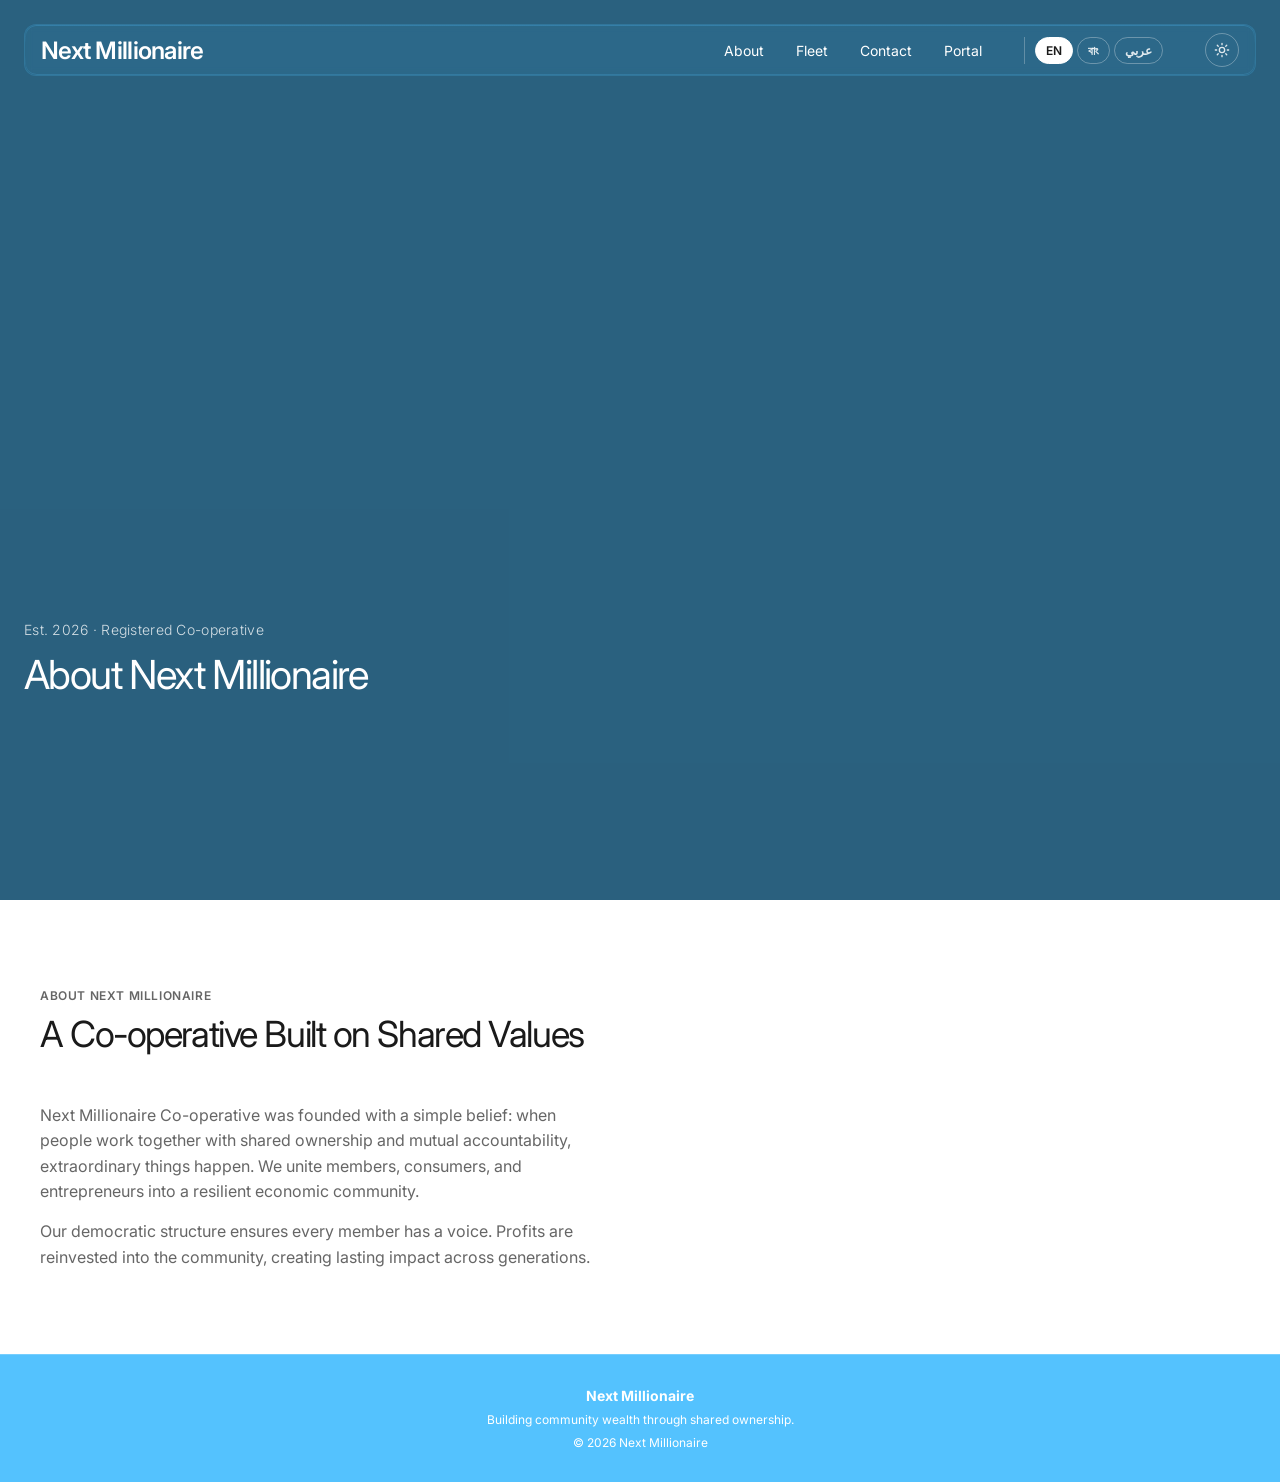
==== about.html @ b30e52dc "Remove Home nav link from all pages, keep Next Millionaire logo as home" ====
<!-- about.html -->
<!DOCTYPE html>
<html lang="en">
<head>
<script>(function(){try{var t=localStorage.getItem('nm-theme')||((window.matchMedia&&window.matchMedia('(prefers-color-scheme: dark)').matches)?'dark':'light');document.documentElement.setAttribute('data-theme',t);}catch(e){}})();</script>
  <meta charset="UTF-8" />
  <meta name="viewport" content="width=device-width, initial-scale=1.0" />
  <title>Next Millionaire | About</title>
  <meta name="description" content="Next Millionaire Co-operative was founded with a simple belief: when people work together with shared ownership and mutual accountability, extraordinary things happen.">
  <!-- Open Graph -->
  <meta property="og:title" content="Next Millionaire | About">
  <meta property="og:description" content="Next Millionaire Co-operative was founded with a simple belief: when people work together with shared ownership and mutual accountability, extraordinary things happen.">
  <meta property="og:image" content="https://mizaaaan.github.io/nextmillionaireqr2/images/og-image.jpg">
  <meta property="og:image:width" content="1200">
  <meta property="og:image:height" content="630">
  <meta property="og:url" content="https://mizaaaan.github.io/nextmillionaireqr2/about.html">
  <meta property="og:type" content="website">
  <meta property="og:site_name" content="Next Millionaire Co-operative">
  <meta property="og:locale" content="en_US">
  <!-- Twitter Card -->
  <meta name="twitter:card" content="summary_large_image">
  <meta name="twitter:title" content="Next Millionaire | About">
  <meta name="twitter:description" content="Next Millionaire Co-operative was founded with a simple belief: when people work together with shared ownership and mutual accountability, extraordinary things happen.">
  <meta name="twitter:image" content="https://mizaaaan.github.io/nextmillionaireqr2/images/og-image.jpg">

  <!-- Favicons (same as original) -->
  <link rel="icon" type="image/x-icon" href="images/favicon.ico">
  <link rel="icon" type="image/png" sizes="16x16" href="images/favicon-16x16.png">
  <link rel="icon" type="image/png" sizes="32x32" href="images/favicon-32x32.png">
  <link rel="apple-touch-icon" sizes="180x180" href="images/apple-touch-icon.png">
  <link rel="icon" type="image/png" sizes="192x192" href="images/android-chrome-192x192.png">
  <link rel="icon" type="image/png" sizes="512x512" href="images/android-chrome-512x512.png">

  <link rel="preconnect" href="https://fonts.googleapis.com">
  <link rel="preconnect" href="https://fonts.gstatic.com" crossorigin>
  <link href="https://fonts.googleapis.com/css2?family=Inter:wght@300;400;500;600&family=Hind+Siliguri:wght@400;500;600;700&family=Markazi+Text:wght@400;500;600;700&display=swap" rel="stylesheet">
  <link rel="stylesheet" href="css/styles.css">
</head>
<body>
  <!-- Hero (keeps same visual) -->
  <section class="hero">
    <video class="bg-video" autoplay muted loop playsinline>
      <source src="https://d8j0ntlcm91z4.cloudfront.net/user_38xzZboKViGWJOttwIXH07lWA1P/hf_20260403_050628_c4e32401-fab4-4a27-b7a8-6e9291cd5959.mp4" type="video/mp4">
    </video>
    <div style="position: absolute; inset: 0; background: rgba(0, 0, 0, 0.5); z-index: 1;"></div>
    <div class="hero-content">
      <div class="nav-wrap">
        <nav class="navbar liquid-glass">
          <a href="index.html" class="logo">Next Millionaire</a>
          <div class="nav-links">
            <a href="about.html" data-i18n="nav.about">About</a>
            <a href="fleet.html" data-i18n="nav.fleet">Fleet</a>
            <a href="contact.html" data-i18n="nav.contact">Contact</a>
            <a href="portal.html" data-i18n="nav.portal">Portal</a>
            <div class="lang-switch"><button data-lang-btn="en" class="active">EN</button><button data-lang-btn="bn">বাং</button><button data-lang-btn="ar">عربي</button></div><button class="theme-toggle" type="button" aria-label="Toggle dark mode" title="Toggle dark mode"><svg class="icon-sun" viewBox="0 0 24 24" fill="none" stroke="currentColor" stroke-width="2" stroke-linecap="round" stroke-linejoin="round"><circle cx="12" cy="12" r="4"></circle><path d="M12 2v2M12 20v2M4.93 4.93l1.41 1.41M17.66 17.66l1.41 1.41M2 12h2M20 12h2M4.93 19.07l1.41-1.41M17.66 6.34l1.41-1.41"/></svg><svg class="icon-moon" viewBox="0 0 24 24" fill="none" stroke="currentColor" stroke-width="2" stroke-linecap="round" stroke-linejoin="round"><path d="M21 12.79A9 9 0 1 1 11.21 3 7 7 0 0 0 21 12.79z"/></svg></button>
          </div>
          <button class="hamburger" id="hamburgerBtn">
            <span></span><span></span><span></span>
          </button>
        </nav>
        <div class="mobile-menu" id="mobileMenu">
          <a href="about.html" data-i18n="nav.about">About</a>
          <a href="fleet.html" data-i18n="nav.fleet">Fleet</a>
          <a href="contact.html" data-i18n="nav.contact">Contact</a>
          <a href="portal.html" data-i18n="nav.portal">Portal</a>
          <div class="lang-switch"><button data-lang-btn="en" class="active">EN</button><button data-lang-btn="bn">বাং</button><button data-lang-btn="ar">عربي</button></div><button class="theme-toggle" type="button" aria-label="Toggle dark mode" title="Toggle dark mode"><svg class="icon-sun" viewBox="0 0 24 24" fill="none" stroke="currentColor" stroke-width="2" stroke-linecap="round" stroke-linejoin="round"><circle cx="12" cy="12" r="4"></circle><path d="M12 2v2M12 20v2M4.93 4.93l1.41 1.41M17.66 17.66l1.41 1.41M2 12h2M20 12h2M4.93 19.07l1.41-1.41M17.66 6.34l1.41-1.41"/></svg><svg class="icon-moon" viewBox="0 0 24 24" fill="none" stroke="currentColor" stroke-width="2" stroke-linecap="round" stroke-linejoin="round"><path d="M21 12.79A9 9 0 1 1 11.21 3 7 7 0 0 0 21 12.79z"/></svg></button>
        </div>
      </div>
      <div class="hero-bottom">
        <div class="hero-grid">
          <div>
            <div class="eyebrow" data-i18n="hero.eyebrow">Est. 2026 · Registered Co-operative</div>
            <h1 data-i18n="hero.title">About Next Millionaire</h1>
            <p class="subheading" data-i18n="hero.subtitle">Next Millionaire Co-operative was founded with a simple belief: when people work together with shared ownership and mutual accountability, extraordinary things happen.</p>
            <div class="buttons" id="buttons">
              <a href="team.html" class="btn-primary" data-i18n="hero.btn1">Meet Our Team</a>
              <a href="about.html" class="btn-secondary liquid-glass" data-i18n="hero.btn2">Our Story</a>
            </div>
          </div>
        </div>
      </div>
    </div>
  </section>

  <!-- About content (complete, same design and structure) -->
  <section class="content-section" id="about">
    <div class="container about-grid">
      <div>
        <div class="section-head">
          <p class="section-label" data-i18n="about.label">About Next Millionaire</p>
          <h2 class="section-title" data-i18n="about.title">A Co-operative Built on Shared Values</h2>
        </div>
        <p class="muted" data-i18n="about.para1">Next Millionaire Co-operative was founded with a simple belief: when people work together with shared ownership and mutual accountability, extraordinary things happen. We unite members, consumers, and entrepreneurs into a resilient economic community.</p>
        <p class="muted" style="margin-top:14px;" data-i18n="about.para2">Our democratic structure ensures every member has a voice. Profits are reinvested into the community, creating lasting impact across generations.</p>
      </div>
      <div class="glass-card liquid-glass">
        <div class="stats-grid">
          <div class="stat"><div class="stat-num">50+</div><div class="stat-label" data-i18n="stat.members">Active Members</div></div>
          <div class="stat"><div class="stat-num">1</div><div class="stat-label" data-i18n="stat.years">Years of Service</div></div>
          <div class="stat"><div class="stat-num">৳10M</div><div class="stat-label" data-i18n="stat.turnover">Annual Turnover</div></div>
          <div class="stat"><div class="stat-num">32</div><div class="stat-label" data-i18n="stat.villages">Villages Served</div></div>
        </div>
        <p class="muted" style="margin-top:28px;" data-i18n="about.tagline1">🌱 Cultivating community wealth through democratic enterprise</p>
        <p class="muted" style="margin-top:10px;" data-i18n="about.tagline2">98% Member Satisfaction</p>
      </div>
    </div>
  </section>

  <!-- Footer (same) -->
  <footer>
    <div class="footer-inner">
      <strong>Next Millionaire</strong>
      <div data-i18n="footer.tagline">Building community wealth through shared ownership.</div>
      <div>© <span id="year"></span> Next Millionaire </div>
    </div>
  </footer>

  <script>
    window.translations = {
      en: {
        "nav.about": "About", "nav.fleet": "Fleet", "nav.contact": "Contact", "nav.portal": "Portal",
        "hero.eyebrow": "Est. 2026 · Registered Co-operative",
        "hero.title": "About Next Millionaire",
        "hero.subtitle": "Next Millionaire Co-operative was founded with a simple belief: when people work together with shared ownership and mutual accountability, extraordinary things happen.",
        "hero.btn1": "Meet Our Team",
        "hero.btn2": "Our Story",
        "about.label": "About Next Millionaire",
        "about.title": "A Co-operative Built on Shared Values",
        "about.para1": "Next Millionaire Co-operative was founded with a simple belief: when people work together with shared ownership and mutual accountability, extraordinary things happen. We unite members, consumers, and entrepreneurs into a resilient economic community.",
        "about.para2": "Our democratic structure ensures every member has a voice. Profits are reinvested into the community, creating lasting impact across generations.",
        "stat.members": "Active Members",
        "stat.years": "Years of Service",
        "stat.turnover": "Annual Turnover",
        "stat.villages": "Villages Served",
        "about.tagline1": "🌱 Cultivating community wealth through democratic enterprise",
        "about.tagline2": "98% Member Satisfaction",
        "footer.tagline": "Building community wealth through shared ownership."
      },
      bn: {
        "nav.about": "আমাদের সম্পর্কে", "nav.fleet": "ফ্লিট", "nav.contact": "যোগাযোগ", "nav.portal": "পোর্টাল",
        "hero.eyebrow": "প্রতিষ্ঠিত ২০২৬ · নিবন্ধিত সমবায় সমিতি",
        "hero.title": "নেক্সট মিলিয়নিয়ার সম্পর্কে",
        "hero.subtitle": "নেক্সট মিলিয়নিয়ার কো-অপারেটিভ একটি সহজ বিশ্বাস নিয়ে প্রতিষ্ঠিত হয়েছে: মানুষ যখন যৌথ মালিকানা ও পারস্পরিক জবাবদিহিতার মাধ্যমে একসাথে কাজ করে, তখন অসাধারণ কিছু ঘটে।",
        "hero.btn1": "আমাদের টিমের সাথে পরিচিত হোন",
        "hero.btn2": "আমাদের গল্প",
        "about.label": "নেক্সট মিলিয়নিয়ার সম্পর্কে",
        "about.title": "যৌথ মূল্যবোধের উপর গড়া একটি সমবায় সমিতি",
        "about.para1": "নেক্সট মিলিয়নিয়ার কো-অপারেটিভ একটি সহজ বিশ্বাস নিয়ে প্রতিষ্ঠিত হয়েছে: মানুষ যখন যৌথ মালিকানা ও পারস্পরিক জবাবদিহিতার মাধ্যমে একসাথে কাজ করে, তখন অসাধারণ কিছু ঘটে। আমরা সদস্য, ভোক্তা এবং উদ্যোক্তাদের একত্রিত করে একটি টেকসই অর্থনৈতিক সম্প্রদায় গড়ে তুলি।",
        "about.para2": "আমাদের গণতান্ত্রিক কাঠামো নিশ্চিত করে যে প্রতিটি সদস্যের মতামতের গুরুত্ব রয়েছে। মুনাফা সম্প্রদায়ে পুনর্বিনিয়োগ করা হয়, যা প্রজন্ম থেকে প্রজন্মে স্থায়ী প্রভাব তৈরি করে।",
        "stat.members": "সক্রিয় সদস্য",
        "stat.years": "সেবার বছর",
        "stat.turnover": "বার্ষিক লেনদেন",
        "stat.villages": "সেবাপ্রাপ্ত গ্রাম",
        "about.tagline1": "🌱 গণতান্ত্রিক উদ্যোগের মাধ্যমে সমষ্টিগত সম্পদ গড়ে তোলা",
        "about.tagline2": "৯৮% সদস্য সন্তুষ্টি",
        "footer.tagline": "যৌথ মালিকানার মাধ্যমে সমষ্টিগত সম্পদ গড়ে তোলা।"
      },
      ar: {
        "nav.about": "من نحن", "nav.fleet": "الأسطول", "nav.contact": "اتصل بنا", "nav.portal": "البوابة",
        "hero.eyebrow": "تأسست 2026 · جمعية تعاونية مسجلة",
        "hero.title": "عن نكست ميليونير",
        "hero.subtitle": "تأسست جمعية نكست ميليونير التعاونية على إيمان بسيط: عندما يعمل الناس معًا بملكية مشتركة ومساءلة متبادلة، تحدث أمور استثنائية.",
        "hero.btn1": "تعرف على فريقنا",
        "hero.btn2": "قصتنا",
        "about.label": "عن نكست ميليونير",
        "about.title": "جمعية تعاونية مبنية على قيم مشتركة",
        "about.para1": "تأسست جمعية نكست ميليونير التعاونية على إيمان بسيط: عندما يعمل الناس معًا بملكية مشتركة ومساءلة متبادلة، تحدث أمور استثنائية. نجمع الأعضاء والمستهلكين ورواد الأعمال في مجتمع اقتصادي قوي ومترابط.",
        "about.para2": "يضمن هيكلنا الديمقراطي أن يكون لكل عضو صوت مسموع. يُعاد استثمار الأرباح في المجتمع، مما يخلق أثرًا دائمًا عبر الأجيال.",
        "stat.members": "الأعضاء النشطون",
        "stat.years": "سنوات الخدمة",
        "stat.turnover": "الإيرادات السنوية",
        "stat.villages": "القرى التي نخدمها",
        "about.tagline1": "🌱 نزرع ثروة المجتمع من خلال المشاريع الديمقراطية",
        "about.tagline2": "98% رضا الأعضاء",
        "footer.tagline": "نبني ثروة المجتمع من خلال الملكية المشتركة."
      }
    };
  </script>
  <script src="js/theme-toggle.js"></script>
  <script src="js/i18n.js"></script>

  <script>
    // small script to set year and mobile menu toggle (copied from original behavior)
    document.getElementById('year').textContent = new Date().getFullYear();
    const hb = document.getElementById('hamburgerBtn');
    const mm = document.getElementById('mobileMenu');
    hb && hb.addEventListener('click', () => {
      hb.classList.toggle('active');
      mm.classList.toggle('active');
    });
  </script>
</body>
</html>
---- css/styles.css ----
/* ============================================================================
   Next Millionaire — Shared Stylesheet
   ============================================================================ */

/* ── Reset & Base ── */
* { margin: 0; padding: 0; box-sizing: border-box; }
html { scroll-behavior: smooth; }
body {
  font-family: 'Inter', sans-serif;
  background: #fff;
  color: #1a1a1a;
  overflow-x: hidden;
  -webkit-font-smoothing: antialiased;
  -moz-osx-font-smoothing: grayscale;
}
a { color: inherit; text-decoration: none; }

/* ── Liquid Glass Effect ── */
.liquid-glass {
  background: rgba(84, 194, 254, 0.08);
  background-blend-mode: luminosity;
  backdrop-filter: blur(4px);
  -webkit-backdrop-filter: blur(4px);
  border: 1px solid rgba(84, 194, 254, 0.15);
  box-shadow: inset 0 1px 1px rgba(84, 194, 254, 0.1);
  position: relative;
  overflow: hidden;
}
.liquid-glass::before {
  content: '';
  position: absolute;
  inset: 0;
  border-radius: inherit;
  padding: 1.4px;
  background: linear-gradient(180deg,
    rgba(84,194,254,0.2) 0%, rgba(84,194,254,0.1) 20%,
    rgba(84,194,254,0) 40%, rgba(84,194,254,0) 60%,
    rgba(84,194,254,0.1) 80%, rgba(84,194,254,0.2) 100%);
  -webkit-mask: linear-gradient(#fff 0 0) content-box, linear-gradient(#fff 0 0);
  -webkit-mask-composite: xor;
  mask-composite: exclude;
  pointer-events: none;
}
.content-section:nth-of-type(n+2):nth-of-type(even) .liquid-glass {
  background: rgba(255, 255, 255, 0.12);
  border-color: rgba(255, 255, 255, 0.2);
  box-shadow: inset 0 1px 1px rgba(255, 255, 255, 0.1);
}

/* ── Hero ── */
.hero {
  position: relative;
  min-height: 60vh;
  overflow: hidden;
  background: #54C2FE;
}
.bg-video {
  position: absolute;
  inset: 0;
  width: 100%;
  height: 100%;
  object-fit: cover;
  z-index: 0;
  display: block;
}
.hero-content {
  position: relative;
  z-index: 2;
  min-height: 100vh;
  display: flex;
  flex-direction: column;
  color: #fff;
}

/* ── Navigation ── */
.nav-wrap { padding: 24px 24px 0; }
.navbar {
  display: flex;
  align-items: center;
  justify-content: space-between;
  padding: 8px 16px;
  border-radius: 12px;
}
.logo {
  font-size: 24px;
  font-weight: 600;
  letter-spacing: -0.03em;
  white-space: nowrap;
}
.nav-links {
  display: flex;
  align-items: center;
  gap: 32px;
  font-size: 14px;
}
.nav-links a { transition: color 0.3s ease; }
.nav-links a:hover { color: rgba(255, 255, 255, 0.7); }

/* Hamburger Menu */
.hamburger {
  display: none;
  flex-direction: column;
  cursor: pointer;
  background: none;
  border: none;
  padding: 0;
  gap: 6px;
}
.hamburger span {
  width: 24px;
  height: 2px;
  background: #fff;
  border-radius: 2px;
  transition: all 0.3s ease;
}
.hamburger.active span:nth-child(1) {
  transform: translateY(8px) rotate(45deg);
}
.hamburger.active span:nth-child(2) {
  opacity: 0;
}
.hamburger.active span:nth-child(3) {
  transform: translateY(-8px) rotate(-45deg);
}

/* Mobile Menu - Liquid Glass */
.mobile-menu {
  display: none;
  position: fixed;
  top: 70px;
  right: 16px;
  background: rgba(255, 255, 255, 0.08);
  background-blend-mode: screen;
  backdrop-filter: blur(20px);
  -webkit-backdrop-filter: blur(20px);
  border: 1px solid rgba(255, 255, 255, 0.2);
  border-radius: 16px;
  padding: 16px 0;
  min-width: 200px;
  z-index: 1000;
  box-shadow:
    0 8px 32px rgba(0, 0, 0, 0.3),
    inset 0 1px 1px rgba(255, 255, 255, 0.2);
  overflow: hidden;
}
.mobile-menu::before {
  content: '';
  position: absolute;
  inset: 0;
  border-radius: 16px;
  padding: 1.4px;
  background: linear-gradient(135deg,
    rgba(255,255,255,0.4) 0%,
    rgba(255,255,255,0.1) 30%,
    rgba(255,255,255,0.05) 50%,
    rgba(255,255,255,0.1) 70%,
    rgba(255,255,255,0.3) 100%);
  -webkit-mask: linear-gradient(#fff 0 0) content-box, linear-gradient(#fff 0 0);
  -webkit-mask-composite: xor;
  mask-composite: exclude;
  pointer-events: none;
  z-index: 0;
}
.mobile-menu.active {
  display: flex;
  flex-direction: column;
}
.mobile-menu a {
  padding: 12px 24px;
  font-size: 14px;
  transition: all 0.3s ease;
  border-left: 3px solid transparent;
  position: relative;
  z-index: 1;
}
.mobile-menu a:hover {
  background: rgba(255, 255, 255, 0.12);
  border-left-color: #667eea;
  color: #fff;
  backdrop-filter: blur(5px);
}

/* ── Hero Bottom ── */
.hero-bottom {
  flex: 1;
  display: flex;
  flex-direction: column;
  justify-content: flex-end;
  padding: 0 24px 48px;
}
.hero-grid {
  display: grid;
  grid-template-columns: 1fr;
  align-items: end;
  gap: 32px;
}
.eyebrow {
  display: inline-block;
  margin-bottom: 16px;
  color: rgba(255, 255, 255, 0.8);
  font-size: 14px;
  font-weight: 300;
  letter-spacing: 0.02em;
}
h1 {
  font-size: 40px;
  line-height: 1.05;
  font-weight: 400;
  letter-spacing: -0.04em;
  margin-bottom: 16px;
}
.char {
  display: inline-block;
  opacity: 0;
  transform: translateX(-18px);
  transition: opacity 500ms ease-out, transform 500ms ease-out;
}
.subheading {
  color: rgba(255, 255, 255, 0.85);
  font-size: 16px;
  line-height: 1.6;
  margin-bottom: 20px;
  max-width: 620px;
  opacity: 0;
  transition: opacity 1000ms ease;
}
.buttons {
  display: flex;
  flex-wrap: wrap;
  gap: 16px;
  opacity: 0;
  transition: opacity 1000ms ease;
}
.buttons.show { opacity: 1; }

.btn-primary, .btn-secondary {
  padding: 12px 28px;
  border-radius: 8px;
  font-size: 14px;
  font-weight: 500;
  display: inline-block;
  transition: all 0.3s ease;
  cursor: pointer;
}
.btn-primary {
  background: #fff;
  color: #1a1a1a;
  border: 1px solid transparent;
}
.btn-primary:hover {
  background: transparent;
  color: #fff;
  border-color: #fff;
  transform: translateY(-2px);
}
.btn-secondary {
  border: 1px solid rgba(255, 255, 255, 0.2);
  color: #fff;
}
.btn-secondary:hover {
  border-color: rgba(255, 255, 255, 0.4);
  background: rgba(255, 255, 255, 0.05);
}

.tag-wrap {
  opacity: 0;
  transition: opacity 1000ms ease;
}
.tag-wrap.show { opacity: 1; }
.tag {
  display: inline-block;
  padding: 8px 16px;
  border-radius: 20px;
  font-size: 12px;
  font-weight: 500;
  letter-spacing: 0.05em;
  text-transform: uppercase;
}
.subheading.show { opacity: 1; }

/* ── Content Sections ── */
.content-section {
  padding: 80px 24px;
  background: #fff;
}
#values {
  padding-top: 40px;
}



.container {
  max-width: 1200px;
  margin: 0 auto;
}
.section-head { margin-bottom: 48px; }

/* Section head row */
.section-head-row {
  display: flex;
  justify-content: space-between;
  align-items: flex-start;
  gap: 24px;
  flex-wrap: wrap;
  margin-bottom: 48px;
}
.section-head-row .section-head { margin-bottom: 0; flex: 1 1 320px; }

.section-link {
  display: inline-flex;
  align-items: center;
  gap: 6px;
  margin-top: 8px;
  font-size: 14px;
  font-weight: 600;
  color: inherit;
  text-decoration: none;
  white-space: nowrap;
  transition: gap 0.2s ease, opacity 0.2s ease;
}
.section-link-below {
  text-align: center;
  margin-top: 40px;
}
.card-link {
  display: inline-flex;
  align-items: center;
  gap: 6px;
  margin-top: 16px;
  font-size: 14px;
  font-weight: 600;
  color: inherit;
  text-decoration: none;
  transition: gap 0.2s ease, opacity 0.2s ease;
}
.card-link:hover { gap: 10px; opacity: 0.8; }
.section-link .arrow,
.card-link .arrow { transition: transform 0.2s ease; }
.section-link:hover .arrow,
.card-link:hover .arrow { transform: translateX(3px); }

.section-label {
  display: inline-block;
  color: #666;
  font-size: 12px;
  font-weight: 600;
  letter-spacing: 0.05em;
  text-transform: uppercase;
  margin-bottom: 12px;
}
.section-title {
  font-size: 36px;
  font-weight: 400;
  letter-spacing: -0.04em;
  line-height: 1.1;
  max-width: 600px;
  color: #1a1a1a;
}
.muted {
  color: #666;
  line-height: 1.6;
}

/* ── Glass Card (about, gallery, team, etc.) ── */
.glass-card {
  padding: 32px;
  border-radius: 12px;
}

/* ── Stats Grid ── */
.stats-grid {
  display: grid;
  grid-template-columns: 1fr 1fr;
  gap: 24px;
  margin-bottom: 24px;
}
.stat {
  text-align: center;
}
.stat-num {
  font-size: 28px;
  font-weight: 600;
  display: block;
  margin-bottom: 8px;
}
.stat-label {
  font-size: 12px;
  color: #666;
  text-transform: uppercase;
  letter-spacing: 0.05em;
}

/* ── About Section ── */
.about-grid {
  display: grid;
  grid-template-columns: 1fr 1fr;
  gap: 64px;
  align-items: center;
}
.about-media {
  position: relative;
}
.about-media-decor {
  position: absolute;
  top: -24px;
  left: -24px;
  width: 100%;
  height: 100%;
  background: #eef1f6;
  border-radius: 20px;
  z-index: 0;
}
.about-photo {
  position: relative;
  z-index: 1;
  display: block;
  width: 100%;
  height: 430px;
  object-fit: cover;
  border-radius: 18px;
  box-shadow: 0 24px 48px rgba(13, 40, 67, 0.18);
}
.about-quote-card {
  position: absolute;
  z-index: 2;
  right: -28px;
  bottom: -32px;
  width: 76%;
  background: rgba(255, 255, 255, 0.92);
  border-radius: 14px;
  padding: 22px 24px;
  box-shadow: 0 18px 40px rgba(13, 40, 67, 0.2);
  border: 1px solid rgba(255, 255, 255, 0.7);
}
.quote-label {
  display: flex;
  align-items: center;
  gap: 8px;
  font-size: 11px;
  font-weight: 700;
  letter-spacing: 0.08em;
  text-transform: uppercase;
  color: #5a6472;
  margin-bottom: 10px;
}
.quote-dot {
  width: 7px;
  height: 7px;
  border-radius: 50%;
  background: #3fae6a;
  flex-shrink: 0;
}
.quote-text {
  font-style: italic;
  font-size: 16px;
  line-height: 1.55;
  color: #16233a;
  font-weight: 500;
}
.about-heading {
  font-size: 38px;
  font-weight: 700;
  letter-spacing: -0.02em;
  line-height: 1.15;
  color: #0d2843;
  max-width: 520px;
  margin-bottom: 20px;
}
.about-copy .muted { max-width: 540px; }
.about-copy .muted + .muted { margin-top: 14px; }
.about-stats {
  display: flex;
  align-items: center;
  gap: 32px;
  margin: 32px 0 28px;
}
.about-stat-num {
  font-size: 36px;
  font-weight: 700;
  color: #0d2843;
  line-height: 1;
  margin-bottom: 8px;
}
.about-stat-label {
  font-size: 12px;
  font-weight: 600;
  letter-spacing: 0.05em;
  text-transform: uppercase;
  color: #6b7280;
}
.about-stat-divider {
  width: 1px;
  height: 48px;
  background: #d8dde3;
  flex-shrink: 0;
}
.about-cta {
  display: inline-block;
  background: #54C2FE;
  color: #fff;
  padding: 12px 28px;
  border-radius: 8px;
  font-size: 14px;
  font-weight: 500;
  border: 1px solid transparent;
  transition: all 0.3s ease;
  cursor: pointer;
}
.about-cta:hover {
  background: transparent;
  color: #54C2FE;
  border-color: #54C2FE;
  transform: translateY(-2px);
}

/* ── Team ── */
.team-grid {
  display: grid;
  grid-template-columns: repeat(3, 1fr);
  gap: 32px;
}
.member-card {
  background: #f8f9fa;
  padding: 36px;
  border-radius: 16px;
  border: 1px solid #e0e0e0;
  transition: all 0.3s ease;
}
.member-card:hover {
  background: #fff;
  border-color: #54C2FE;
  transform: translateY(-4px);
  box-shadow: 0 8px 24px rgba(84, 194, 254, 0.15);
}
#management .member-card {
  background: #fff;
  border-color: #e0e0e0;
}
#management .member-card:hover {
  background: #fff;
  border-color: #54C2FE;
}
.avatar {
  width: 68px;
  height: 68px;
  border-radius: 50%;
  background: linear-gradient(135deg, #54C2FE 0%, #3DB3F5 100%);
  display: flex;
  align-items: center;
  justify-content: center;
  font-weight: 600;
  font-size: 22px;
  color: #fff;
  margin-bottom: 20px;
  overflow: hidden;
  position: relative;
}
.avatar img {
  width: 100%;
  height: 100%;
  object-fit: cover;
  position: absolute;
  top: 0;
  left: 0;
  border-radius: 50%;
}
.member-name {
  font-size: 20px;
  font-weight: 600;
  margin-bottom: 6px;
}
.member-role {
  font-size: 13px;
  color: #000;
  text-transform: uppercase;
  letter-spacing: 0.05em;
  margin-bottom: 14px;
}
#management .member-role {
  color: #000;
}
#management .member-name {
  color: #1a1a1a;
}
#management .muted {
  color: #555;
}
.member-contact {
  font-size: 12px;
  color: #54C2FE;
  margin-top: 12px;
  word-break: break-word;
}
.content-section:nth-of-type(n+2):nth-of-type(even) .member-contact {
  color: rgba(255, 255, 255, 0.9);
}
#management .member-contact {
  color: #54C2FE;
}

/* ── Gallery ── */
.gallery-grid {
  display: grid;
  grid-template-columns: repeat(auto-fit, minmax(320px, 1fr));
  gap: 24px;
}
.gallery-card, .value-card {
  background: #f8f9fa;
  padding: 32px;
  border-radius: 12px;
  border: 1px solid #e0e0e0;
  transition: all 0.3s ease;
}
.content-section:nth-of-type(3) .value-card,
.content-section:nth-of-type(3) .gallery-card,
.content-section:nth-of-type(4) .member-card {
  background: rgba(255, 255, 255, 0.12);
  border-color: rgba(255, 255, 255, 0.2);
}
.gallery-card:hover, .value-card:hover {
  background: #fff;
  border-color: #54C2FE;
  transform: translateY(-4px);
  box-shadow: 0 8px 24px rgba(84, 194, 254, 0.15);
}
.content-section:nth-of-type(3) .value-card:hover,
.content-section:nth-of-type(3) .gallery-card:hover,
.content-section:nth-of-type(4) .member-card:hover {
  background: rgba(255, 255, 255, 0.2);
  border-color: rgba(255, 255, 255, 0.4);
}
.content-section:nth-of-type(n+2):nth-of-type(even) .gallery-card,
.content-section:nth-of-type(n+2):nth-of-type(even) .value-card {
  background: rgba(255, 255, 255, 0.12);
  border-color: rgba(255, 255, 255, 0.2);
}
.content-section:nth-of-type(n+2):nth-of-type(even) .gallery-card:hover,
.content-section:nth-of-type(n+2):nth-of-type(even) .value-card:hover {
  background: rgba(255, 255, 255, 0.2);
  border-color: rgba(255, 255, 255, 0.4);
}
.icon {
  font-size: 40px;
  margin-bottom: 16px;
  display: block;
}
.value-card .icon {
  font-size: 48px;
  margin-bottom: 20px;
}
.gallery-title, .value-title {
  font-size: 16px;
  font-weight: 600;
  margin-bottom: 12px;
  color: inherit;
}
.value-title {
  font-size: 18px;
  font-weight: 700;
  margin-bottom: 12px;
  color: inherit;
}
.content-section:nth-of-type(5) .value-card {
  color: #1a1a1a;
}
.content-section:nth-of-type(5) .value-card .muted {
  color: #555;
}
.content-section:nth-of-type(5) .value-title {
  color: #1a1a1a;
}

/* #values is nth-of-type(5)=odd but has white background */
#values {
  background: #fff;
  color: #1a1a1a;
}
#values .value-card {
  background: #f5f5f5;
  border-color: #e0e0e0;
}
#values .value-card:hover {
  background: #fff;
  border-color: #54C2FE;
}
#values .section-label {
  color: rgba(0, 0, 0, 0.6);
}
#values .section-title {
  color: #1a1a1a;
}
#values .muted {
  color: rgba(0, 0, 0, 0.65);
}
#values .gallery-title,
#values .value-title {
  color: #1a1a1a;
}

/* ── Values Grid ── */
.values-grid {
  display: grid;
  grid-template-columns: repeat(auto-fit, minmax(280px, 1fr));
  gap: 20px;
  max-width: 100%;
}
.value-card {
  background: #f5f5f5;
  padding: 32px;
  border-radius: 16px;
  border: 1px solid #e0e0e0;
  transition: all 0.3s ease;
  display: flex;
  flex-direction: column;
}
.value-card:hover {
  background: #fff;
  border-color: #54C2FE;
  transform: translateY(-4px);
  box-shadow: 0 8px 24px rgba(84, 194, 254, 0.15);
}

/* ── Contact ── */
#contact .btn-primary {
  background: #54C2FE;
  color: #fff;
  border-color: transparent;
}
#contact .btn-primary:hover {
  background: transparent;
  color: #54C2FE;
  border-color: #54C2FE;
}

.contact-grid {
  display: grid;
  grid-template-columns: repeat(auto-fit, minmax(280px, 1fr));
  gap: 32px;
  margin-bottom: 40px;
}
.contact-item {
  background: #f8f9fa;
  padding: 24px;
  border-radius: 12px;
  border: 1px solid #e0e0e0;
}
.contact-label {
  font-size: 12px;
  color: #666;
  text-transform: uppercase;
  letter-spacing: 0.05em;
  margin-bottom: 8px;
  display: block;
}
.contact-value {
  font-size: 14px;
  line-height: 1.6;
}

/* ── Footer ── */
footer {
  background: #54C2FE;
  border-top: 1px solid rgba(255, 255, 255, 0.2);
  padding: 32px 24px;
  color: #fff;
  text-align: center;
}
html[data-theme="dark"] footer {
  background: #1a4f6e;
  border-top-color: rgba(255, 255, 255, 0.15);
}
.footer-inner {
  max-width: 1200px;
  margin: 0 auto;
  display: flex;
  flex-direction: column;
  gap: 8px;
  font-size: 12px;
}
.footer-inner strong { font-size: 14px; }

/* ── Driver Car Rental ── */
#driver-rental,
#fleet {
  background: #54C2FE;
  color: #fff;
}
#driver-rental .section-label,
#fleet .section-label { color: rgba(255, 255, 255, 0.8); }
#driver-rental .section-title,
#fleet .section-title { color: #fff; }
#driver-rental .muted,
#fleet .muted { color: rgba(255, 255, 255, 0.85); }

.driver-steps {
  display: grid;
  grid-template-columns: repeat(auto-fit, minmax(220px, 1fr));
  gap: 24px;
  margin-bottom: 40px;
}
.driver-step {
  background: rgba(255, 255, 255, 0.12);
  border: 1px solid rgba(255, 255, 255, 0.2);
  border-radius: 16px;
  padding: 28px;
  transition: all 0.3s ease;
}
.driver-step:hover {
  background: rgba(255, 255, 255, 0.2);
  border-color: rgba(255, 255, 255, 0.4);
  transform: translateY(-4px);
}
.driver-step-num {
  width: 34px;
  height: 34px;
  border-radius: 50%;
  background: rgba(255, 255, 255, 0.2);
  display: flex;
  align-items: center;
  justify-content: center;
  font-weight: 600;
  font-size: 14px;
  margin-bottom: 16px;
}
.driver-step-title { font-size: 16px; font-weight: 600; margin-bottom: 8px; color: #fff; }
.driver-step p { color: rgba(255, 255, 255, 0.85); font-size: 14px; line-height: 1.6; }

/* ── Fleet ── */
.fleet-head {
  margin-top: 56px;
  margin-bottom: 24px;
}
.fleet-head-row {
  margin-top: 56px;
  display: flex;
  align-items: baseline;
  justify-content: space-between;
  gap: 24px;
  flex-wrap: wrap;
}
.fleet-subtitle {
  margin-top: 10px;
  margin-bottom: 28px;
  max-width: 640px;
}
.fleet-title {
  font-size: 22px;
  font-weight: 600;
  color: #fff;
  margin-bottom: 8px;
}
.fleet-grid {
  display: grid;
  grid-template-columns: repeat(auto-fill, minmax(220px, 1fr));
  gap: 20px;
}
.fleet-card {
  background: rgba(255, 255, 255, 0.12);
  border: 1px solid rgba(255, 255, 255, 0.2);
  border-radius: 16px;
  overflow: hidden;
  transition: all 0.3s ease;
}
.fleet-card:hover {
  background: rgba(255, 255, 255, 0.2);
  border-color: rgba(255, 255, 255, 0.4);
  transform: translateY(-4px);
}
.fleet-photo {
  width: 100%;
  aspect-ratio: 4 / 3;
  overflow: hidden;
  background: rgba(255, 255, 255, 0.08);
}
.fleet-photo img {
  width: 100%;
  height: 100%;
  object-fit: cover;
  display: block;
}
.fleet-info {
  padding: 14px 16px 18px;
  display: flex;
  align-items: center;
  justify-content: space-between;
  gap: 10px;
}
.fleet-label {
  font-size: 14px;
  font-weight: 600;
  color: #fff;
}
.fleet-status {
  font-size: 12px;
  font-weight: 600;
  padding: 7px 14px;
  border-radius: 999px;
  text-decoration: none;
  white-space: nowrap;
  border: 1px solid transparent;
  transition: all 0.3s ease;
}
.fleet-status.booked {
  background: rgba(255, 255, 255, 0.15);
  color: rgba(255, 255, 255, 0.65);
  cursor: not-allowed;
}
.fleet-status.available {
  background: #fff;
  color: #1a1a1a;
}
.fleet-status.available:hover {
  background: transparent;
  color: #fff;
  border-color: #fff;
}

/* ── Homepage Fleet Preview (v2 cards) ── */
.fleet-cards-grid {
  display: grid;
  grid-template-columns: repeat(3, 1fr);
  gap: 24px;
}
.fleet-card-v2 {
  background: #fff;
  border-radius: 16px;
  overflow: hidden;
  box-shadow: 0 8px 24px rgba(0, 0, 0, 0.14);
  display: flex;
  flex-direction: column;
  transition: transform 0.3s ease, box-shadow 0.3s ease;
}
.fleet-card-v2:hover {
  transform: translateY(-4px);
  box-shadow: 0 14px 32px rgba(0, 0, 0, 0.2);
}
.fleet-card-v2-photo {
  position: relative;
  aspect-ratio: 16 / 11;
  overflow: hidden;
  background: #eef1f3;
}
.fleet-card-v2-photo img {
  width: 100%;
  height: 100%;
  object-fit: cover;
  display: block;
}
.fleet-pill {
  position: absolute;
  right: 12px;
  bottom: 12px;
  display: inline-flex;
  align-items: center;
  gap: 6px;
  padding: 6px 12px;
  border-radius: 999px;
  font-size: 12px;
  font-weight: 600;
}
.fleet-pill.available { background: rgba(255, 255, 255, 0.95); color: #1a8449; }
.fleet-pill.available .dot { width: 6px; height: 6px; border-radius: 50%; background: #21b25e; display: inline-block; }
.fleet-pill.booked { background: rgba(20, 24, 28, 0.7); color: #fff; }
.fleet-card-v2-body {
  padding: 22px 22px 20px;
  display: flex;
  flex-direction: column;
  flex: 1;
}
.fleet-card-v2-title {
  font-size: 19px;
  font-weight: 700;
  color: #1a1a1a;
  margin-bottom: 8px;
}
.fleet-card-v2-desc {
  font-size: 14px;
  line-height: 1.6;
  color: #666;
  flex: 1;
}
.fleet-card-v2-divider {
  height: 1px;
  background: #ececec;
  margin: 18px 0 16px;
}
.fleet-card-v2-foot {
  display: flex;
  align-items: center;
  justify-content: space-between;
  gap: 10px;
}
.fleet-card-v2-label {
  font-size: 11px;
  font-weight: 600;
  letter-spacing: 0.06em;
  text-transform: uppercase;
  color: #999;
}
.fleet-card-v2-btn {
  font-size: 13px;
  font-weight: 600;
  padding: 10px 18px;
  border-radius: 999px;
  text-decoration: none;
  white-space: nowrap;
  background: #1a4f6e;
  color: #fff;
  border: 1px solid transparent;
  transition: all 0.3s ease;
}
.fleet-card-v2-btn:hover { background: #123a52; }
.fleet-card-v2-btn.booked {
  background: #eee;
  color: #999;
  cursor: not-allowed;
}

/* ========================================================================
   Language switcher & i18n
   ======================================================================== */
.lang-switch {
  display: flex;
  align-items: center;
  gap: 4px;
  margin-left: 10px;
  padding-left: 10px;
  border-left: 1px solid rgba(255, 255, 255, 0.25);
}
.lang-switch button {
  background: transparent;
  border: 1px solid rgba(255, 255, 255, 0.3);
  color: rgba(255, 255, 255, 0.85);
  font-size: 12px;
  font-weight: 600;
  padding: 5px 10px;
  border-radius: 999px;
  cursor: pointer;
  transition: all 0.25s ease;
  font-family: 'Inter', sans-serif;
}
.lang-switch button:hover {
  border-color: #fff;
  color: #fff;
}
.lang-switch button.active {
  background: #fff;
  color: #1a1a1a;
  border-color: #fff;
}
.mobile-menu .lang-switch {
  margin: 12px 24px 4px;
  padding-left: 0;
  padding-top: 16px;
  border-left: none;
  border-top: 1px solid rgba(255, 255, 255, 0.15);
}

/* Bangla / Arabic type */
body.lang-bn { font-family: 'Hind Siliguri', 'Inter', sans-serif; }
body.lang-ar { font-family: 'Markazi Text', 'Inter', sans-serif; }

/* RTL adjustments (Arabic) */
html[dir="rtl"] .lang-switch {
  margin-left: 0;
  margin-right: 10px;
  padding-left: 0;
  padding-right: 10px;
  border-left: none;
  border-right: 1px solid rgba(255, 255, 255, 0.25);
}
html[dir="rtl"] .mobile-menu a { border-left: none; border-right: 3px solid transparent; }
html[dir="rtl"] .mobile-menu a:hover { border-left-color: transparent; border-right-color: #667eea; }
html[dir="rtl"] .eyebrow,
html[dir="rtl"] .section-head,
html[dir="rtl"] .fleet-head { text-align: right; }
html[dir="rtl"] .fleet-head-row { flex-direction: row-reverse; text-align: right; }
html[dir="rtl"] .fleet-subtitle { text-align: right; }
html[dir="rtl"] .driver-step,
html[dir="rtl"] .value-card,
html[dir="rtl"] .gallery-card,
html[dir="rtl"] .member-card,
html[dir="rtl"] .contact-item,
html[dir="rtl"] .glass-card { text-align: right; }
html[dir="rtl"] .section-link .arrow,
html[dir="rtl"] .card-link .arrow { display: inline-block; transform: scaleX(-1); }
html[dir="rtl"] .section-link:hover .arrow,
html[dir="rtl"] .card-link:hover .arrow { transform: scaleX(-1) translateX(3px); }
html[dir="rtl"] .fleet-info { flex-direction: row-reverse; }
html[dir="rtl"] .fleet-card-v2-foot { flex-direction: row-reverse; }
html[dir="rtl"] .about-heading,
html[dir="rtl"] .about-copy .muted,
html[dir="rtl"] .quote-text { text-align: right; }
html[dir="rtl"] .about-quote-card { right: auto; left: -28px; }
html[dir="rtl"] .about-media-decor { left: auto; right: -24px; }

/* ========================================================================
   Theme Toggle Button
   ======================================================================== */
.theme-toggle {
  display: flex;
  align-items: center;
  justify-content: center;
  width: 34px;
  height: 34px;
  margin-left: 10px;
  border: 1px solid rgba(255, 255, 255, 0.3);
  border-radius: 999px;
  background: transparent;
  color: rgba(255, 255, 255, 0.85);
  cursor: pointer;
  transition: all 0.25s ease;
  flex-shrink: 0;
}
.theme-toggle:hover { border-color: #fff; color: #fff; }
.theme-toggle svg { width: 16px; height: 16px; display: block; pointer-events: none; }
.theme-toggle .icon-moon { display: none; }
html[data-theme="dark"] .theme-toggle .icon-sun { display: none; }
html[data-theme="dark"] .theme-toggle .icon-moon { display: block; }
.mobile-menu .theme-toggle { margin: 12px 24px 0; }
html[dir="rtl"] .theme-toggle { margin-left: 0; margin-right: 10px; }
html[dir="rtl"] .mobile-menu .theme-toggle { margin: 12px 24px 0; }

/* ========================================================================
   Dark Theme Palette
   ======================================================================== */
html[data-theme="dark"] body { background: #0d0f13; color: #e7e7e7; }
html[data-theme="dark"] .mobile-menu { background: rgba(20, 22, 28, 0.55); }
html[data-theme="dark"] .content-section { background: #0d0f13; color: #e7e7e7; }

html[data-theme="dark"] .content-section:nth-of-type(1),
html[data-theme="dark"] .content-section:nth-of-type(3) { background: #1a4f6e; color: #fff; }

html[data-theme="dark"] .content-section:nth-of-type(2),
html[data-theme="dark"] .content-section:nth-of-type(4),
html[data-theme="dark"] .content-section:nth-of-type(5),
html[data-theme="dark"] .content-section:nth-of-type(6) { background: #0d0f13; color: #e7e7e7; }

html[data-theme="dark"] .section-label { color: rgba(255, 255, 255, 0.55); }
html[data-theme="dark"] .section-title { color: #f5f5f5; }
html[data-theme="dark"] .muted { color: rgba(255, 255, 255, 0.62); }

html[data-theme="dark"] .content-section:nth-of-type(n+2):nth-of-type(even) .section-label,
html[data-theme="dark"] .content-section:nth-of-type(5) .section-label { color: rgba(255, 255, 255, 0.55); }
html[data-theme="dark"] .content-section:nth-of-type(n+2):nth-of-type(even) .section-title,
html[data-theme="dark"] .content-section:nth-of-type(5) .section-title { color: #f5f5f5; }
html[data-theme="dark"] .content-section:nth-of-type(n+2):nth-of-type(even) .muted,
html[data-theme="dark"] .content-section:nth-of-type(5) .muted { color: rgba(255, 255, 255, 0.62); }
html[data-theme="dark"] .content-section:nth-of-type(5) .value-card { color: #f5f5f5; }
html[data-theme="dark"] .content-section:nth-of-type(5) .value-card .muted { color: rgba(255, 255, 255, 0.62); }
html[data-theme="dark"] .content-section:nth-of-type(5) .value-title { color: #f5f5f5; }
html[data-theme="dark"] .content-section:nth-of-type(n+2):nth-of-type(even) .member-contact { color: #7fd3ff; }

/* About section (dark) */
html[data-theme="dark"] .about-media-decor { background: rgba(255, 255, 255, 0.06); }
html[data-theme="dark"] .about-photo { box-shadow: 0 24px 48px rgba(0, 0, 0, 0.45); }
html[data-theme="dark"] .about-quote-card { background: rgba(20, 22, 28, 0.85); border-color: rgba(255, 255, 255, 0.12); }
html[data-theme="dark"] .quote-text { color: #e7e7e7; }
html[data-theme="dark"] .quote-label { color: rgba(255, 255, 255, 0.55); }
html[data-theme="dark"] .about-heading { color: #f5f5f5; }
html[data-theme="dark"] .about-stat-num { color: #f5f5f5; }
html[data-theme="dark"] .about-stat-label { color: rgba(255, 255, 255, 0.55); }
html[data-theme="dark"] .about-stat-divider { background: rgba(255, 255, 255, 0.15); }
html[data-theme="dark"] .about-cta { background: #fff; color: #1a1a1a; border-color: transparent; }
html[data-theme="dark"] .about-cta:hover { background: transparent; color: #fff; border-color: #fff; }

/* Glass card (dark) */
html[data-theme="dark"] .glass-card { background: rgba(255, 255, 255, 0.04); border-color: rgba(255, 255, 255, 0.1); }
html[data-theme="dark"] .glass-card::before { display: none; }
html[data-theme="dark"] .stat-label { color: rgba(255, 255, 255, 0.55); }
html[data-theme="dark"] .stat-num { color: #f5f5f5; }

/* Cards (dark) */
html[data-theme="dark"] .member-card,
html[data-theme="dark"] .gallery-card,
html[data-theme="dark"] .value-card,
html[data-theme="dark"] .contact-item {
  background: rgba(255, 255, 255, 0.035);
  border-color: rgba(255, 255, 255, 0.1);
}
html[data-theme="dark"] .member-card:hover,
html[data-theme="dark"] .gallery-card:hover,
html[data-theme="dark"] .value-card:hover {
  background: rgba(255, 255, 255, 0.06);
  border-color: #54C2FE;
}
html[data-theme="dark"] #management .member-card,
html[data-theme="dark"] #management .member-card:hover { background: rgba(255, 255, 255, 0.035); border-color: rgba(255, 255, 255, 0.1); }
html[data-theme="dark"] #management .member-card:hover { border-color: #54C2FE; }
html[data-theme="dark"] .member-name,
html[data-theme="dark"] #management .member-name,
html[data-theme="dark"] .gallery-title,
html[data-theme="dark"] .value-title { color: #f5f5f5; }
html[data-theme="dark"] .member-role,
html[data-theme="dark"] #management .member-role { color: rgba(255, 255, 255, 0.55); }
html[data-theme="dark"] #management .muted { color: rgba(255, 255, 255, 0.62); }

html[data-theme="dark"] .fleet-card,
html[data-theme="dark"] .driver-step { background: rgba(255, 255, 255, 0.04); border-color: rgba(255, 255, 255, 0.1); }
html[data-theme="dark"] .fleet-status { color: rgba(255, 255, 255, 0.7); }

/* Fleet v2 cards (dark) */
html[data-theme="dark"] .fleet-card-v2 { background: rgba(255, 255, 255, 0.05); box-shadow: none; border: 1px solid rgba(255, 255, 255, 0.1); }
html[data-theme="dark"] .fleet-card-v2-title { color: #f5f5f5; }
html[data-theme="dark"] .fleet-card-v2-desc { color: rgba(255, 255, 255, 0.6); }
html[data-theme="dark"] .fleet-card-v2-divider { background: rgba(255, 255, 255, 0.12); }
html[data-theme="dark"] .fleet-card-v2-label { color: rgba(255, 255, 255, 0.45); }
html[data-theme="dark"] .fleet-card-v2-btn.booked { background: rgba(255, 255, 255, 0.1); color: rgba(255, 255, 255, 0.5); }

/* index.html only sections (dark) */
html[data-theme="dark"] #values { background: #0d0f13; color: #e7e7e7; }
html[data-theme="dark"] #driver-rental,
html[data-theme="dark"] #fleet { background: #1a4f6e; color: #fff; }

html[data-theme="dark"] #values .value-card { background: rgba(255, 255, 255, 0.035); border-color: rgba(255, 255, 255, 0.1); }
html[data-theme="dark"] #values .value-card:hover { background: rgba(255, 255, 255, 0.06); border-color: #54C2FE; }
html[data-theme="dark"] #values .section-label { color: rgba(255, 255, 255, 0.55); }
html[data-theme="dark"] #values .section-title { color: #f5f5f5; }
html[data-theme="dark"] #values .muted { color: rgba(255, 255, 255, 0.62); }
html[data-theme="dark"] #values .gallery-title,
html[data-theme="dark"] #values .value-title { color: #f5f5f5; }

/* Contact dark */
html[data-theme="dark"] #contact .contact-label { color: rgba(255, 255, 255, 0.55); }
html[data-theme="dark"] #contact .contact-value { color: #e7e7e7; }
html[data-theme="dark"] #contact .btn-primary { background: #fff; color: #1a1a1a; border-color: transparent; }
html[data-theme="dark"] #contact .btn-primary:hover { background: transparent; color: #fff; border-color: #fff; }

/* ========================================================================
   Media Queries
   ======================================================================== */

/* ── Tablet (≤1024px) ── */
@media (max-width: 1024px) {
  .team-grid {
    grid-template-columns: repeat(2, 1fr);
    gap: 24px;
  }
  .gallery-grid {
    grid-template-columns: repeat(2, 1fr);
  }
  .values-grid {
    grid-template-columns: repeat(2, 1fr);
  }
  .fleet-cards-grid { grid-template-columns: repeat(2, 1fr); }
}

/* ── Mobile (≤768px) ── */
@media (max-width: 768px) {
  h1 { font-size: 32px; }
  .section-title { font-size: 26px; }
  .logo { font-size: 18px; }

  .nav-links { display: none; }
  .hamburger { display: flex; }

  .content-section { padding: 60px 16px; }
  .section-head { margin-bottom: 32px; }
  .section-head-row { flex-direction: column; align-items: flex-start; gap: 12px; margin-bottom: 32px; }
  .fleet-head-row { flex-direction: column; align-items: flex-start; gap: 10px; }
  .section-head-row .section-head { flex: none; width: 100%; }

  .about-grid { grid-template-columns: 1fr; gap: 56px; }
  .about-media-decor { display: none; }
  .about-photo { height: 300px; }
  .about-quote-card { position: static; width: 100%; margin-top: 16px; right: auto; bottom: auto; }
  .about-heading { font-size: 28px; max-width: 100%; }
  .about-stats { gap: 20px; }
  .about-stat-num { font-size: 28px; }

  .team-grid {
    grid-template-columns: 1fr;
    gap: 20px;
  }
  .member-card {
    padding: 24px;
    border-radius: 12px;
  }
  .avatar {
    width: 52px;
    height: 52px;
    font-size: 17px;
    margin-bottom: 14px;
  }
  .member-name { font-size: 17px; }
  .member-role { font-size: 12px; }

  .gallery-grid { grid-template-columns: 1fr; gap: 16px; }
  .gallery-card { padding: 24px; }

  .values-grid { grid-template-columns: 1fr; gap: 16px; }
  .value-card { padding: 24px; }
  .value-title { font-size: 16px; }
  .value-card .icon { font-size: 36px; margin-bottom: 14px; }

  .contact-grid { grid-template-columns: 1fr; gap: 16px; }
  .contact-item { padding: 20px; }

  .driver-steps { grid-template-columns: 1fr; gap: 16px; }
  .driver-step { padding: 22px; }

  .fleet-grid { grid-template-columns: repeat(auto-fill, minmax(140px, 1fr)); gap: 12px; }
  .fleet-info { padding: 10px 12px 14px; flex-direction: column; align-items: flex-start; gap: 8px; }
  .fleet-status { width: 100%; text-align: center; }

  .fleet-cards-grid { grid-template-columns: 1fr; gap: 18px; }

  .buttons { flex-direction: column; gap: 12px; }
  .btn-primary, .btn-secondary { text-align: center; }

  .footer-inner { font-size: 11px; text-align: center; }
}

/* ── Small mobile (≤480px) ── */
@media (max-width: 480px) {
  h1 { font-size: 28px; }
  .section-title { font-size: 22px; }
  .content-section { padding: 48px 14px; }
  .stats-grid { grid-template-columns: 1fr 1fr; }
  .stat-num { font-size: 22px; }
  .about-stat-num { font-size: 24px; }
  .about-photo { height: 240px; }
  .member-card { padding: 20px; }
  .member-name { font-size: 16px; }
}
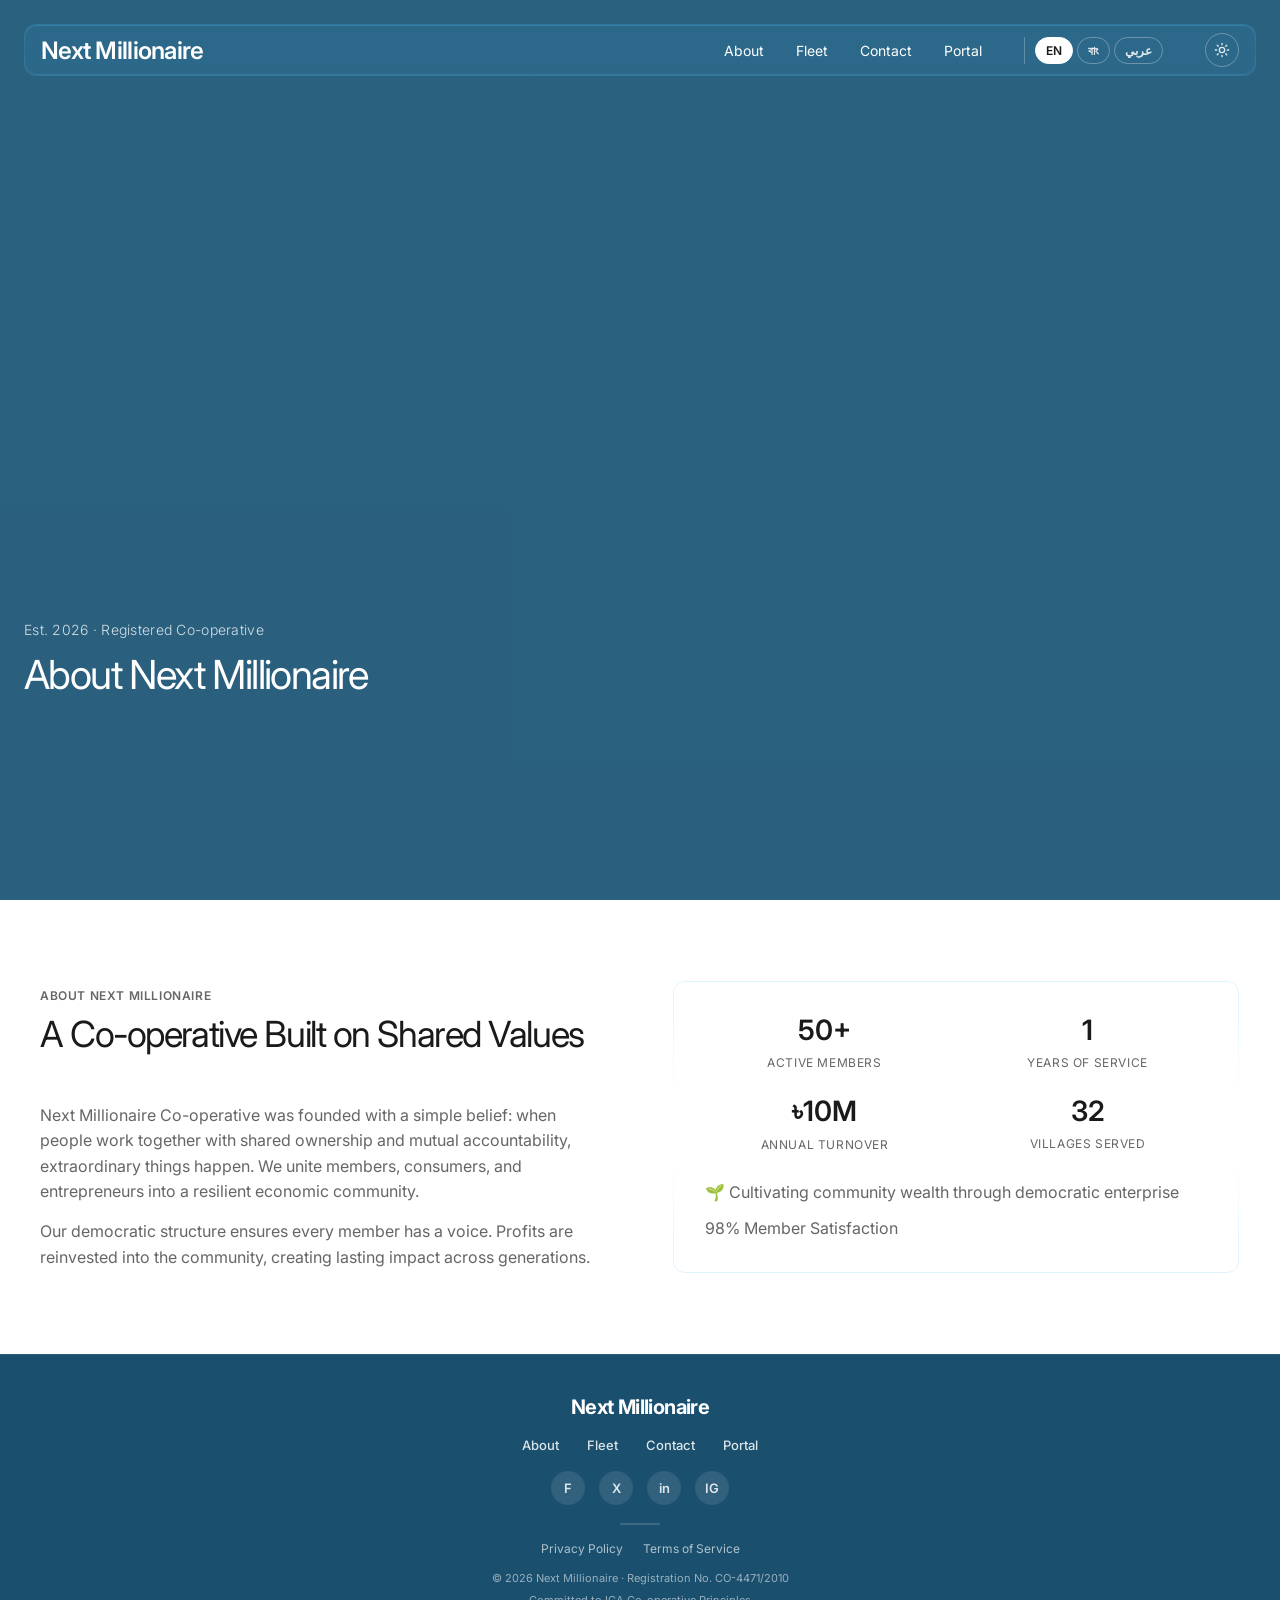
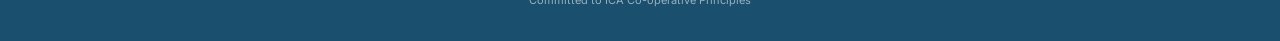
==== commit 06c43b6e: "Add enhanced footer with nav links, social icons, and legal links across all pages" ====
--- a/about.html
+++ b/about.html
@@ -1,193 +1,214 @@
-<!-- about.html -->
-<!DOCTYPE html>
-<html lang="en">
-<head>
-<script>(function(){try{var t=localStorage.getItem('nm-theme')||((window.matchMedia&&window.matchMedia('(prefers-color-scheme: dark)').matches)?'dark':'light');document.documentElement.setAttribute('data-theme',t);}catch(e){}})();</script>
-  <meta charset="UTF-8" />
-  <meta name="viewport" content="width=device-width, initial-scale=1.0" />
-  <title>Next Millionaire | About</title>
-  <meta name="description" content="Next Millionaire Co-operative was founded with a simple belief: when people work together with shared ownership and mutual accountability, extraordinary things happen.">
-  <!-- Open Graph -->
-  <meta property="og:title" content="Next Millionaire | About">
-  <meta property="og:description" content="Next Millionaire Co-operative was founded with a simple belief: when people work together with shared ownership and mutual accountability, extraordinary things happen.">
-  <meta property="og:image" content="https://mizaaaan.github.io/nextmillionaireqr2/images/og-image.jpg">
-  <meta property="og:image:width" content="1200">
-  <meta property="og:image:height" content="630">
-  <meta property="og:url" content="https://mizaaaan.github.io/nextmillionaireqr2/about.html">
-  <meta property="og:type" content="website">
-  <meta property="og:site_name" content="Next Millionaire Co-operative">
-  <meta property="og:locale" content="en_US">
-  <!-- Twitter Card -->
-  <meta name="twitter:card" content="summary_large_image">
-  <meta name="twitter:title" content="Next Millionaire | About">
-  <meta name="twitter:description" content="Next Millionaire Co-operative was founded with a simple belief: when people work together with shared ownership and mutual accountability, extraordinary things happen.">
-  <meta name="twitter:image" content="https://mizaaaan.github.io/nextmillionaireqr2/images/og-image.jpg">
-
-  <!-- Favicons (same as original) -->
-  <link rel="icon" type="image/x-icon" href="images/favicon.ico">
-  <link rel="icon" type="image/png" sizes="16x16" href="images/favicon-16x16.png">
-  <link rel="icon" type="image/png" sizes="32x32" href="images/favicon-32x32.png">
-  <link rel="apple-touch-icon" sizes="180x180" href="images/apple-touch-icon.png">
-  <link rel="icon" type="image/png" sizes="192x192" href="images/android-chrome-192x192.png">
-  <link rel="icon" type="image/png" sizes="512x512" href="images/android-chrome-512x512.png">
-
-  <link rel="preconnect" href="https://fonts.googleapis.com">
-  <link rel="preconnect" href="https://fonts.gstatic.com" crossorigin>
-  <link href="https://fonts.googleapis.com/css2?family=Inter:wght@300;400;500;600&family=Hind+Siliguri:wght@400;500;600;700&family=Markazi+Text:wght@400;500;600;700&display=swap" rel="stylesheet">
-  <link rel="stylesheet" href="css/styles.css">
-</head>
-<body>
-  <!-- Hero (keeps same visual) -->
-  <section class="hero">
-    <video class="bg-video" autoplay muted loop playsinline>
-      <source src="https://d8j0ntlcm91z4.cloudfront.net/user_38xzZboKViGWJOttwIXH07lWA1P/hf_20260403_050628_c4e32401-fab4-4a27-b7a8-6e9291cd5959.mp4" type="video/mp4">
-    </video>
-    <div style="position: absolute; inset: 0; background: rgba(0, 0, 0, 0.5); z-index: 1;"></div>
-    <div class="hero-content">
-      <div class="nav-wrap">
-        <nav class="navbar liquid-glass">
-          <a href="index.html" class="logo">Next Millionaire</a>
-          <div class="nav-links">
-            <a href="about.html" data-i18n="nav.about">About</a>
-            <a href="fleet.html" data-i18n="nav.fleet">Fleet</a>
-            <a href="contact.html" data-i18n="nav.contact">Contact</a>
-            <a href="portal.html" data-i18n="nav.portal">Portal</a>
-            <div class="lang-switch"><button data-lang-btn="en" class="active">EN</button><button data-lang-btn="bn">বাং</button><button data-lang-btn="ar">عربي</button></div><button class="theme-toggle" type="button" aria-label="Toggle dark mode" title="Toggle dark mode"><svg class="icon-sun" viewBox="0 0 24 24" fill="none" stroke="currentColor" stroke-width="2" stroke-linecap="round" stroke-linejoin="round"><circle cx="12" cy="12" r="4"></circle><path d="M12 2v2M12 20v2M4.93 4.93l1.41 1.41M17.66 17.66l1.41 1.41M2 12h2M20 12h2M4.93 19.07l1.41-1.41M17.66 6.34l1.41-1.41"/></svg><svg class="icon-moon" viewBox="0 0 24 24" fill="none" stroke="currentColor" stroke-width="2" stroke-linecap="round" stroke-linejoin="round"><path d="M21 12.79A9 9 0 1 1 11.21 3 7 7 0 0 0 21 12.79z"/></svg></button>
-          </div>
-          <button class="hamburger" id="hamburgerBtn">
-            <span></span><span></span><span></span>
-          </button>
-        </nav>
-        <div class="mobile-menu" id="mobileMenu">
-          <a href="about.html" data-i18n="nav.about">About</a>
-          <a href="fleet.html" data-i18n="nav.fleet">Fleet</a>
-          <a href="contact.html" data-i18n="nav.contact">Contact</a>
-          <a href="portal.html" data-i18n="nav.portal">Portal</a>
-          <div class="lang-switch"><button data-lang-btn="en" class="active">EN</button><button data-lang-btn="bn">বাং</button><button data-lang-btn="ar">عربي</button></div><button class="theme-toggle" type="button" aria-label="Toggle dark mode" title="Toggle dark mode"><svg class="icon-sun" viewBox="0 0 24 24" fill="none" stroke="currentColor" stroke-width="2" stroke-linecap="round" stroke-linejoin="round"><circle cx="12" cy="12" r="4"></circle><path d="M12 2v2M12 20v2M4.93 4.93l1.41 1.41M17.66 17.66l1.41 1.41M2 12h2M20 12h2M4.93 19.07l1.41-1.41M17.66 6.34l1.41-1.41"/></svg><svg class="icon-moon" viewBox="0 0 24 24" fill="none" stroke="currentColor" stroke-width="2" stroke-linecap="round" stroke-linejoin="round"><path d="M21 12.79A9 9 0 1 1 11.21 3 7 7 0 0 0 21 12.79z"/></svg></button>
-        </div>
-      </div>
-      <div class="hero-bottom">
-        <div class="hero-grid">
-          <div>
-            <div class="eyebrow" data-i18n="hero.eyebrow">Est. 2026 · Registered Co-operative</div>
-            <h1 data-i18n="hero.title">About Next Millionaire</h1>
-            <p class="subheading" data-i18n="hero.subtitle">Next Millionaire Co-operative was founded with a simple belief: when people work together with shared ownership and mutual accountability, extraordinary things happen.</p>
-            <div class="buttons" id="buttons">
-              <a href="team.html" class="btn-primary" data-i18n="hero.btn1">Meet Our Team</a>
-              <a href="about.html" class="btn-secondary liquid-glass" data-i18n="hero.btn2">Our Story</a>
-            </div>
-          </div>
-        </div>
-      </div>
-    </div>
-  </section>
-
-  <!-- About content (complete, same design and structure) -->
-  <section class="content-section" id="about">
-    <div class="container about-grid">
-      <div>
-        <div class="section-head">
-          <p class="section-label" data-i18n="about.label">About Next Millionaire</p>
-          <h2 class="section-title" data-i18n="about.title">A Co-operative Built on Shared Values</h2>
-        </div>
-        <p class="muted" data-i18n="about.para1">Next Millionaire Co-operative was founded with a simple belief: when people work together with shared ownership and mutual accountability, extraordinary things happen. We unite members, consumers, and entrepreneurs into a resilient economic community.</p>
-        <p class="muted" style="margin-top:14px;" data-i18n="about.para2">Our democratic structure ensures every member has a voice. Profits are reinvested into the community, creating lasting impact across generations.</p>
-      </div>
-      <div class="glass-card liquid-glass">
-        <div class="stats-grid">
-          <div class="stat"><div class="stat-num">50+</div><div class="stat-label" data-i18n="stat.members">Active Members</div></div>
-          <div class="stat"><div class="stat-num">1</div><div class="stat-label" data-i18n="stat.years">Years of Service</div></div>
-          <div class="stat"><div class="stat-num">৳10M</div><div class="stat-label" data-i18n="stat.turnover">Annual Turnover</div></div>
-          <div class="stat"><div class="stat-num">32</div><div class="stat-label" data-i18n="stat.villages">Villages Served</div></div>
-        </div>
-        <p class="muted" style="margin-top:28px;" data-i18n="about.tagline1">🌱 Cultivating community wealth through democratic enterprise</p>
-        <p class="muted" style="margin-top:10px;" data-i18n="about.tagline2">98% Member Satisfaction</p>
-      </div>
-    </div>
-  </section>
-
-  <!-- Footer (same) -->
-  <footer>
-    <div class="footer-inner">
-      <strong>Next Millionaire</strong>
-      <div data-i18n="footer.tagline">Building community wealth through shared ownership.</div>
-      <div>© <span id="year"></span> Next Millionaire </div>
-    </div>
-  </footer>
-
-  <script>
-    window.translations = {
-      en: {
-        "nav.about": "About", "nav.fleet": "Fleet", "nav.contact": "Contact", "nav.portal": "Portal",
-        "hero.eyebrow": "Est. 2026 · Registered Co-operative",
-        "hero.title": "About Next Millionaire",
-        "hero.subtitle": "Next Millionaire Co-operative was founded with a simple belief: when people work together with shared ownership and mutual accountability, extraordinary things happen.",
-        "hero.btn1": "Meet Our Team",
-        "hero.btn2": "Our Story",
-        "about.label": "About Next Millionaire",
-        "about.title": "A Co-operative Built on Shared Values",
-        "about.para1": "Next Millionaire Co-operative was founded with a simple belief: when people work together with shared ownership and mutual accountability, extraordinary things happen. We unite members, consumers, and entrepreneurs into a resilient economic community.",
-        "about.para2": "Our democratic structure ensures every member has a voice. Profits are reinvested into the community, creating lasting impact across generations.",
-        "stat.members": "Active Members",
-        "stat.years": "Years of Service",
-        "stat.turnover": "Annual Turnover",
-        "stat.villages": "Villages Served",
-        "about.tagline1": "🌱 Cultivating community wealth through democratic enterprise",
-        "about.tagline2": "98% Member Satisfaction",
-        "footer.tagline": "Building community wealth through shared ownership."
-      },
-      bn: {
-        "nav.about": "আমাদের সম্পর্কে", "nav.fleet": "ফ্লিট", "nav.contact": "যোগাযোগ", "nav.portal": "পোর্টাল",
-        "hero.eyebrow": "প্রতিষ্ঠিত ২০২৬ · নিবন্ধিত সমবায় সমিতি",
-        "hero.title": "নেক্সট মিলিয়নিয়ার সম্পর্কে",
-        "hero.subtitle": "নেক্সট মিলিয়নিয়ার কো-অপারেটিভ একটি সহজ বিশ্বাস নিয়ে প্রতিষ্ঠিত হয়েছে: মানুষ যখন যৌথ মালিকানা ও পারস্পরিক জবাবদিহিতার মাধ্যমে একসাথে কাজ করে, তখন অসাধারণ কিছু ঘটে।",
-        "hero.btn1": "আমাদের টিমের সাথে পরিচিত হোন",
-        "hero.btn2": "আমাদের গল্প",
-        "about.label": "নেক্সট মিলিয়নিয়ার সম্পর্কে",
-        "about.title": "যৌথ মূল্যবোধের উপর গড়া একটি সমবায় সমিতি",
-        "about.para1": "নেক্সট মিলিয়নিয়ার কো-অপারেটিভ একটি সহজ বিশ্বাস নিয়ে প্রতিষ্ঠিত হয়েছে: মানুষ যখন যৌথ মালিকানা ও পারস্পরিক জবাবদিহিতার মাধ্যমে একসাথে কাজ করে, তখন অসাধারণ কিছু ঘটে। আমরা সদস্য, ভোক্তা এবং উদ্যোক্তাদের একত্রিত করে একটি টেকসই অর্থনৈতিক সম্প্রদায় গড়ে তুলি।",
-        "about.para2": "আমাদের গণতান্ত্রিক কাঠামো নিশ্চিত করে যে প্রতিটি সদস্যের মতামতের গুরুত্ব রয়েছে। মুনাফা সম্প্রদায়ে পুনর্বিনিয়োগ করা হয়, যা প্রজন্ম থেকে প্রজন্মে স্থায়ী প্রভাব তৈরি করে।",
-        "stat.members": "সক্রিয় সদস্য",
-        "stat.years": "সেবার বছর",
-        "stat.turnover": "বার্ষিক লেনদেন",
-        "stat.villages": "সেবাপ্রাপ্ত গ্রাম",
-        "about.tagline1": "🌱 গণতান্ত্রিক উদ্যোগের মাধ্যমে সমষ্টিগত সম্পদ গড়ে তোলা",
-        "about.tagline2": "৯৮% সদস্য সন্তুষ্টি",
-        "footer.tagline": "যৌথ মালিকানার মাধ্যমে সমষ্টিগত সম্পদ গড়ে তোলা।"
-      },
-      ar: {
-        "nav.about": "من نحن", "nav.fleet": "الأسطول", "nav.contact": "اتصل بنا", "nav.portal": "البوابة",
-        "hero.eyebrow": "تأسست 2026 · جمعية تعاونية مسجلة",
-        "hero.title": "عن نكست ميليونير",
-        "hero.subtitle": "تأسست جمعية نكست ميليونير التعاونية على إيمان بسيط: عندما يعمل الناس معًا بملكية مشتركة ومساءلة متبادلة، تحدث أمور استثنائية.",
-        "hero.btn1": "تعرف على فريقنا",
-        "hero.btn2": "قصتنا",
-        "about.label": "عن نكست ميليونير",
-        "about.title": "جمعية تعاونية مبنية على قيم مشتركة",
-        "about.para1": "تأسست جمعية نكست ميليونير التعاونية على إيمان بسيط: عندما يعمل الناس معًا بملكية مشتركة ومساءلة متبادلة، تحدث أمور استثنائية. نجمع الأعضاء والمستهلكين ورواد الأعمال في مجتمع اقتصادي قوي ومترابط.",
-        "about.para2": "يضمن هيكلنا الديمقراطي أن يكون لكل عضو صوت مسموع. يُعاد استثمار الأرباح في المجتمع، مما يخلق أثرًا دائمًا عبر الأجيال.",
-        "stat.members": "الأعضاء النشطون",
-        "stat.years": "سنوات الخدمة",
-        "stat.turnover": "الإيرادات السنوية",
-        "stat.villages": "القرى التي نخدمها",
-        "about.tagline1": "🌱 نزرع ثروة المجتمع من خلال المشاريع الديمقراطية",
-        "about.tagline2": "98% رضا الأعضاء",
-        "footer.tagline": "نبني ثروة المجتمع من خلال الملكية المشتركة."
-      }
-    };
-  </script>
-  <script src="js/theme-toggle.js"></script>
-  <script src="js/i18n.js"></script>
-
-  <script>
-    // small script to set year and mobile menu toggle (copied from original behavior)
-    document.getElementById('year').textContent = new Date().getFullYear();
-    const hb = document.getElementById('hamburgerBtn');
-    const mm = document.getElementById('mobileMenu');
-    hb && hb.addEventListener('click', () => {
-      hb.classList.toggle('active');
-      mm.classList.toggle('active');
-    });
-  </script>
-</body>
-</html>
+<!-- about.html -->
+<!DOCTYPE html>
+<html lang="en">
+<head>
+<script>(function(){try{var t=localStorage.getItem('nm-theme')||((window.matchMedia&&window.matchMedia('(prefers-color-scheme: dark)').matches)?'dark':'light');document.documentElement.setAttribute('data-theme',t);}catch(e){}})();</script>
+  <meta charset="UTF-8" />
+  <meta name="viewport" content="width=device-width, initial-scale=1.0" />
+  <title>Next Millionaire | About</title>
+  <meta name="description" content="Next Millionaire Co-operative was founded with a simple belief: when people work together with shared ownership and mutual accountability, extraordinary things happen.">
+  <!-- Open Graph -->
+  <meta property="og:title" content="Next Millionaire | About">
+  <meta property="og:description" content="Next Millionaire Co-operative was founded with a simple belief: when people work together with shared ownership and mutual accountability, extraordinary things happen.">
+  <meta property="og:image" content="https://mizaaaan.github.io/nextmillionaireqr2/images/og-image.jpg">
+  <meta property="og:image:width" content="1200">
+  <meta property="og:image:height" content="630">
+  <meta property="og:url" content="https://mizaaaan.github.io/nextmillionaireqr2/about.html">
+  <meta property="og:type" content="website">
+  <meta property="og:site_name" content="Next Millionaire Co-operative">
+  <meta property="og:locale" content="en_US">
+  <!-- Twitter Card -->
+  <meta name="twitter:card" content="summary_large_image">
+  <meta name="twitter:title" content="Next Millionaire | About">
+  <meta name="twitter:description" content="Next Millionaire Co-operative was founded with a simple belief: when people work together with shared ownership and mutual accountability, extraordinary things happen.">
+  <meta name="twitter:image" content="https://mizaaaan.github.io/nextmillionaireqr2/images/og-image.jpg">
+
+  <!-- Favicons (same as original) -->
+  <link rel="icon" type="image/x-icon" href="images/favicon.ico">
+  <link rel="icon" type="image/png" sizes="16x16" href="images/favicon-16x16.png">
+  <link rel="icon" type="image/png" sizes="32x32" href="images/favicon-32x32.png">
+  <link rel="apple-touch-icon" sizes="180x180" href="images/apple-touch-icon.png">
+  <link rel="icon" type="image/png" sizes="192x192" href="images/android-chrome-192x192.png">
+  <link rel="icon" type="image/png" sizes="512x512" href="images/android-chrome-512x512.png">
+
+  <link rel="preconnect" href="https://fonts.googleapis.com">
+  <link rel="preconnect" href="https://fonts.gstatic.com" crossorigin>
+  <link href="https://fonts.googleapis.com/css2?family=Inter:wght@300;400;500;600&family=Hind+Siliguri:wght@400;500;600;700&family=Markazi+Text:wght@400;500;600;700&display=swap" rel="stylesheet">
+  <link rel="stylesheet" href="css/styles.css">
+</head>
+<body>
+  <!-- Hero (keeps same visual) -->
+  <section class="hero">
+    <video class="bg-video" autoplay muted loop playsinline>
+      <source src="https://d8j0ntlcm91z4.cloudfront.net/user_38xzZboKViGWJOttwIXH07lWA1P/hf_20260403_050628_c4e32401-fab4-4a27-b7a8-6e9291cd5959.mp4" type="video/mp4">
+    </video>
+    <div style="position: absolute; inset: 0; background: rgba(0, 0, 0, 0.5); z-index: 1;"></div>
+    <div class="hero-content">
+      <div class="nav-wrap">
+        <nav class="navbar liquid-glass">
+          <a href="index.html" class="logo">Next Millionaire</a>
+          <div class="nav-links">
+            <a href="about.html" data-i18n="nav.about">About</a>
+            <a href="fleet.html" data-i18n="nav.fleet">Fleet</a>
+            <a href="contact.html" data-i18n="nav.contact">Contact</a>
+            <a href="portal.html" data-i18n="nav.portal">Portal</a>
+            <div class="lang-switch"><button data-lang-btn="en" class="active">EN</button><button data-lang-btn="bn">বাং</button><button data-lang-btn="ar">عربي</button></div><button class="theme-toggle" type="button" aria-label="Toggle dark mode" title="Toggle dark mode"><svg class="icon-sun" viewBox="0 0 24 24" fill="none" stroke="currentColor" stroke-width="2" stroke-linecap="round" stroke-linejoin="round"><circle cx="12" cy="12" r="4"></circle><path d="M12 2v2M12 20v2M4.93 4.93l1.41 1.41M17.66 17.66l1.41 1.41M2 12h2M20 12h2M4.93 19.07l1.41-1.41M17.66 6.34l1.41-1.41"/></svg><svg class="icon-moon" viewBox="0 0 24 24" fill="none" stroke="currentColor" stroke-width="2" stroke-linecap="round" stroke-linejoin="round"><path d="M21 12.79A9 9 0 1 1 11.21 3 7 7 0 0 0 21 12.79z"/></svg></button>
+          </div>
+          <button class="hamburger" id="hamburgerBtn">
+            <span></span><span></span><span></span>
+          </button>
+        </nav>
+        <div class="mobile-menu" id="mobileMenu">
+          <a href="about.html" data-i18n="nav.about">About</a>
+          <a href="fleet.html" data-i18n="nav.fleet">Fleet</a>
+          <a href="contact.html" data-i18n="nav.contact">Contact</a>
+          <a href="portal.html" data-i18n="nav.portal">Portal</a>
+          <div class="lang-switch"><button data-lang-btn="en" class="active">EN</button><button data-lang-btn="bn">বাং</button><button data-lang-btn="ar">عربي</button></div><button class="theme-toggle" type="button" aria-label="Toggle dark mode" title="Toggle dark mode"><svg class="icon-sun" viewBox="0 0 24 24" fill="none" stroke="currentColor" stroke-width="2" stroke-linecap="round" stroke-linejoin="round"><circle cx="12" cy="12" r="4"></circle><path d="M12 2v2M12 20v2M4.93 4.93l1.41 1.41M17.66 17.66l1.41 1.41M2 12h2M20 12h2M4.93 19.07l1.41-1.41M17.66 6.34l1.41-1.41"/></svg><svg class="icon-moon" viewBox="0 0 24 24" fill="none" stroke="currentColor" stroke-width="2" stroke-linecap="round" stroke-linejoin="round"><path d="M21 12.79A9 9 0 1 1 11.21 3 7 7 0 0 0 21 12.79z"/></svg></button>
+        </div>
+      </div>
+      <div class="hero-bottom">
+        <div class="hero-grid">
+          <div>
+            <div class="eyebrow" data-i18n="hero.eyebrow">Est. 2026 · Registered Co-operative</div>
+            <h1 data-i18n="hero.title">About Next Millionaire</h1>
+            <p class="subheading" data-i18n="hero.subtitle">Next Millionaire Co-operative was founded with a simple belief: when people work together with shared ownership and mutual accountability, extraordinary things happen.</p>
+            <div class="buttons" id="buttons">
+              <a href="team.html" class="btn-primary" data-i18n="hero.btn1">Meet Our Team</a>
+              <a href="about.html" class="btn-secondary liquid-glass" data-i18n="hero.btn2">Our Story</a>
+            </div>
+          </div>
+        </div>
+      </div>
+    </div>
+  </section>
+
+  <!-- About content (complete, same design and structure) -->
+  <section class="content-section" id="about">
+    <div class="container about-grid">
+      <div>
+        <div class="section-head">
+          <p class="section-label" data-i18n="about.label">About Next Millionaire</p>
+          <h2 class="section-title" data-i18n="about.title">A Co-operative Built on Shared Values</h2>
+        </div>
+        <p class="muted" data-i18n="about.para1">Next Millionaire Co-operative was founded with a simple belief: when people work together with shared ownership and mutual accountability, extraordinary things happen. We unite members, consumers, and entrepreneurs into a resilient economic community.</p>
+        <p class="muted" style="margin-top:14px;" data-i18n="about.para2">Our democratic structure ensures every member has a voice. Profits are reinvested into the community, creating lasting impact across generations.</p>
+      </div>
+      <div class="glass-card liquid-glass">
+        <div class="stats-grid">
+          <div class="stat"><div class="stat-num">50+</div><div class="stat-label" data-i18n="stat.members">Active Members</div></div>
+          <div class="stat"><div class="stat-num">1</div><div class="stat-label" data-i18n="stat.years">Years of Service</div></div>
+          <div class="stat"><div class="stat-num">৳10M</div><div class="stat-label" data-i18n="stat.turnover">Annual Turnover</div></div>
+          <div class="stat"><div class="stat-num">32</div><div class="stat-label" data-i18n="stat.villages">Villages Served</div></div>
+        </div>
+        <p class="muted" style="margin-top:28px;" data-i18n="about.tagline1">🌱 Cultivating community wealth through democratic enterprise</p>
+        <p class="muted" style="margin-top:10px;" data-i18n="about.tagline2">98% Member Satisfaction</p>
+      </div>
+    </div>
+  </section>
+
+  <!-- Footer (same) -->
+  <footer>
+    <div class="footer-inner">
+      <div class="footer-brand">Next Millionaire</div>
+      <div class="footer-nav">
+        <a href="about.html" data-i18n="nav.about">About</a>
+        <a href="fleet.html" data-i18n="nav.fleet">Fleet</a>
+        <a href="contact.html" data-i18n="nav.contact">Contact</a>
+        <a href="portal.html" data-i18n="nav.portal">Portal</a>
+      </div>
+      <div class="footer-social">
+        <a href="#" aria-label="Facebook" title="Facebook">F</a>
+        <a href="#" aria-label="Twitter" title="Twitter">X</a>
+        <a href="#" aria-label="LinkedIn" title="LinkedIn">in</a>
+        <a href="#" aria-label="Instagram" title="Instagram">IG</a>
+      </div>
+      <div class="footer-divider"></div>
+      <div class="footer-legal">
+        <a href="#" data-i18n="footer.privacy">Privacy Policy</a>
+        <a href="#" data-i18n="footer.terms">Terms of Service</a>
+      </div>
+      <div class="footer-meta">
+        <span>&copy; <span id="year"></span> Next Millionaire &middot; Registration No. CO-4471/2010</span>
+        <span data-i18n="footer.ica">Committed to ICA Co-operative Principles</span>
+      </div>
+    </div>
+  </footer>
+
+  <script>
+    window.translations = {
+      en: {
+        "nav.about": "About", "nav.fleet": "Fleet", "nav.contact": "Contact", "nav.portal": "Portal",
+        "hero.eyebrow": "Est. 2026 · Registered Co-operative",
+        "hero.title": "About Next Millionaire",
+        "hero.subtitle": "Next Millionaire Co-operative was founded with a simple belief: when people work together with shared ownership and mutual accountability, extraordinary things happen.",
+        "hero.btn1": "Meet Our Team",
+        "hero.btn2": "Our Story",
+        "about.label": "About Next Millionaire",
+        "about.title": "A Co-operative Built on Shared Values",
+        "about.para1": "Next Millionaire Co-operative was founded with a simple belief: when people work together with shared ownership and mutual accountability, extraordinary things happen. We unite members, consumers, and entrepreneurs into a resilient economic community.",
+        "about.para2": "Our democratic structure ensures every member has a voice. Profits are reinvested into the community, creating lasting impact across generations.",
+        "stat.members": "Active Members",
+        "stat.years": "Years of Service",
+        "stat.turnover": "Annual Turnover",
+        "stat.villages": "Villages Served",
+        "about.tagline1": "🌱 Cultivating community wealth through democratic enterprise",
+        "about.tagline2": "98% Member Satisfaction",
+                "footer.privacy": "Privacy Policy",
+        "footer.terms": "Terms of Service",
+        "footer.ica": "Committed to ICA Co-operative Principles"
+      },
+      bn: {
+        "nav.about": "আমাদের সম্পর্কে", "nav.fleet": "ফ্লিট", "nav.contact": "যোগাযোগ", "nav.portal": "পোর্টাল",
+        "hero.eyebrow": "প্রতিষ্ঠিত ২০২৬ · নিবন্ধিত সমবায় সমিতি",
+        "hero.title": "নেক্সট মিলিয়নিয়ার সম্পর্কে",
+        "hero.subtitle": "নেক্সট মিলিয়নিয়ার কো-অপারেটিভ একটি সহজ বিশ্বাস নিয়ে প্রতিষ্ঠিত হয়েছে: মানুষ যখন যৌথ মালিকানা ও পারস্পরিক জবাবদিহিতার মাধ্যমে একসাথে কাজ করে, তখন অসাধারণ কিছু ঘটে।",
+        "hero.btn1": "আমাদের টিমের সাথে পরিচিত হোন",
+        "hero.btn2": "আমাদের গল্প",
+        "about.label": "নেক্সট মিলিয়নিয়ার সম্পর্কে",
+        "about.title": "যৌথ মূল্যবোধের উপর গড়া একটি সমবায় সমিতি",
+        "about.para1": "নেক্সট মিলিয়নিয়ার কো-অপারেটিভ একটি সহজ বিশ্বাস নিয়ে প্রতিষ্ঠিত হয়েছে: মানুষ যখন যৌথ মালিকানা ও পারস্পরিক জবাবদিহিতার মাধ্যমে একসাথে কাজ করে, তখন অসাধারণ কিছু ঘটে। আমরা সদস্য, ভোক্তা এবং উদ্যোক্তাদের একত্রিত করে একটি টেকসই অর্থনৈতিক সম্প্রদায় গড়ে তুলি।",
+        "about.para2": "আমাদের গণতান্ত্রিক কাঠামো নিশ্চিত করে যে প্রতিটি সদস্যের মতামতের গুরুত্ব রয়েছে। মুনাফা সম্প্রদায়ে পুনর্বিনিয়োগ করা হয়, যা প্রজন্ম থেকে প্রজন্মে স্থায়ী প্রভাব তৈরি করে।",
+        "stat.members": "সক্রিয় সদস্য",
+        "stat.years": "সেবার বছর",
+        "stat.turnover": "বার্ষিক লেনদেন",
+        "stat.villages": "সেবাপ্রাপ্ত গ্রাম",
+        "about.tagline1": "🌱 গণতান্ত্রিক উদ্যোগের মাধ্যমে সমষ্টিগত সম্পদ গড়ে তোলা",
+        "about.tagline2": "৯৮% সদস্য সন্তুষ্টি",
+        
+      },
+      ar: {
+        "nav.about": "من نحن", "nav.fleet": "الأسطول", "nav.contact": "اتصل بنا", "nav.portal": "البوابة",
+        "hero.eyebrow": "تأسست 2026 · جمعية تعاونية مسجلة",
+        "hero.title": "عن نكست ميليونير",
+        "hero.subtitle": "تأسست جمعية نكست ميليونير التعاونية على إيمان بسيط: عندما يعمل الناس معًا بملكية مشتركة ومساءلة متبادلة، تحدث أمور استثنائية.",
+        "hero.btn1": "تعرف على فريقنا",
+        "hero.btn2": "قصتنا",
+        "about.label": "عن نكست ميليونير",
+        "about.title": "جمعية تعاونية مبنية على قيم مشتركة",
+        "about.para1": "تأسست جمعية نكست ميليونير التعاونية على إيمان بسيط: عندما يعمل الناس معًا بملكية مشتركة ومساءلة متبادلة، تحدث أمور استثنائية. نجمع الأعضاء والمستهلكين ورواد الأعمال في مجتمع اقتصادي قوي ومترابط.",
+        "about.para2": "يضمن هيكلنا الديمقراطي أن يكون لكل عضو صوت مسموع. يُعاد استثمار الأرباح في المجتمع، مما يخلق أثرًا دائمًا عبر الأجيال.",
+        "stat.members": "الأعضاء النشطون",
+        "stat.years": "سنوات الخدمة",
+        "stat.turnover": "الإيرادات السنوية",
+        "stat.villages": "القرى التي نخدمها",
+        "about.tagline1": "🌱 نزرع ثروة المجتمع من خلال المشاريع الديمقراطية",
+        "about.tagline2": "98% رضا الأعضاء",
+        "footer.tagline": "نبني ثروة المجتمع من خلال الملكية المشتركة."
+      }
+    };
+  </script>
+  <script src="js/theme-toggle.js"></script>
+  <script src="js/i18n.js"></script>
+
+  <script>
+    // small script to set year and mobile menu toggle (copied from original behavior)
+    document.getElementById('year').textContent = new Date().getFullYear();
+    const hb = document.getElementById('hamburgerBtn');
+    const mm = document.getElementById('mobileMenu');
+    hb && hb.addEventListener('click', () => {
+      hb.classList.toggle('active');
+      mm.classList.toggle('active');
+    });
+  </script>
+</body>
+</html>
--- a/css/styles.css
+++ b/css/styles.css
@@ -759,25 +759,95 @@
 
 /* ── Footer ── */
 footer {
-  background: #54C2FE;
-  border-top: 1px solid rgba(255, 255, 255, 0.2);
-  padding: 32px 24px;
+  background: #1a4f6e;
+  border-top: 1px solid rgba(255, 255, 255, 0.08);
+  padding: 40px 24px 32px;
   color: #fff;
   text-align: center;
 }
 html[data-theme="dark"] footer {
-  background: #1a4f6e;
-  border-top-color: rgba(255, 255, 255, 0.15);
+  background: #0d0f13;
+  border-top-color: rgba(255, 255, 255, 0.06);
 }
 .footer-inner {
   max-width: 1200px;
   margin: 0 auto;
+}
+.footer-brand {
+  font-size: 20px;
+  font-weight: 700;
+  letter-spacing: -0.03em;
+  margin-bottom: 18px;
+}
+.footer-nav {
+  display: flex;
+  justify-content: center;
+  gap: 28px;
+  flex-wrap: wrap;
+  margin-bottom: 18px;
+}
+.footer-nav a {
+  color: rgba(255,255,255,0.85);
+  font-size: 13px;
+  font-weight: 500;
+  transition: color 0.2s ease;
+}
+.footer-nav a:hover { color: #fff; }
+.footer-social {
+  display: flex;
+  justify-content: center;
+  gap: 14px;
+  flex-wrap: wrap;
+  margin-bottom: 18px;
+}
+.footer-social a {
+  display: inline-flex;
+  align-items: center;
+  justify-content: center;
+  width: 34px;
+  height: 34px;
+  border-radius: 50%;
+  background: rgba(255,255,255,0.1);
+  color: rgba(255,255,255,0.85);
+  font-size: 13px;
+  font-weight: 600;
+  transition: all 0.25s ease;
+}
+.footer-social a:hover {
+  background: #54C2FE;
+  color: #fff;
+  transform: translateY(-2px);
+}
+.footer-divider {
+  width: 40px;
+  height: 2px;
+  background: rgba(255,255,255,0.15);
+  margin: 0 auto 16px;
+  border-radius: 2px;
+}
+.footer-legal {
+  display: flex;
+  justify-content: center;
+  gap: 20px;
+  flex-wrap: wrap;
+  margin-bottom: 14px;
+}
+.footer-legal a {
+  color: rgba(255,255,255,0.65);
+  font-size: 12px;
+  font-weight: 400;
+  transition: color 0.2s ease;
+}
+.footer-legal a:hover { color: #fff; }
+.footer-meta {
   display: flex;
   flex-direction: column;
-  gap: 8px;
-  font-size: 12px;
-}
-.footer-inner strong { font-size: 14px; }
+  gap: 4px;
+  align-items: center;
+  font-size: 11px;
+  color: rgba(255,255,255,0.55);
+  line-height: 1.6;
+}
 
 /* ── Driver Car Rental ── */
 #driver-rental,
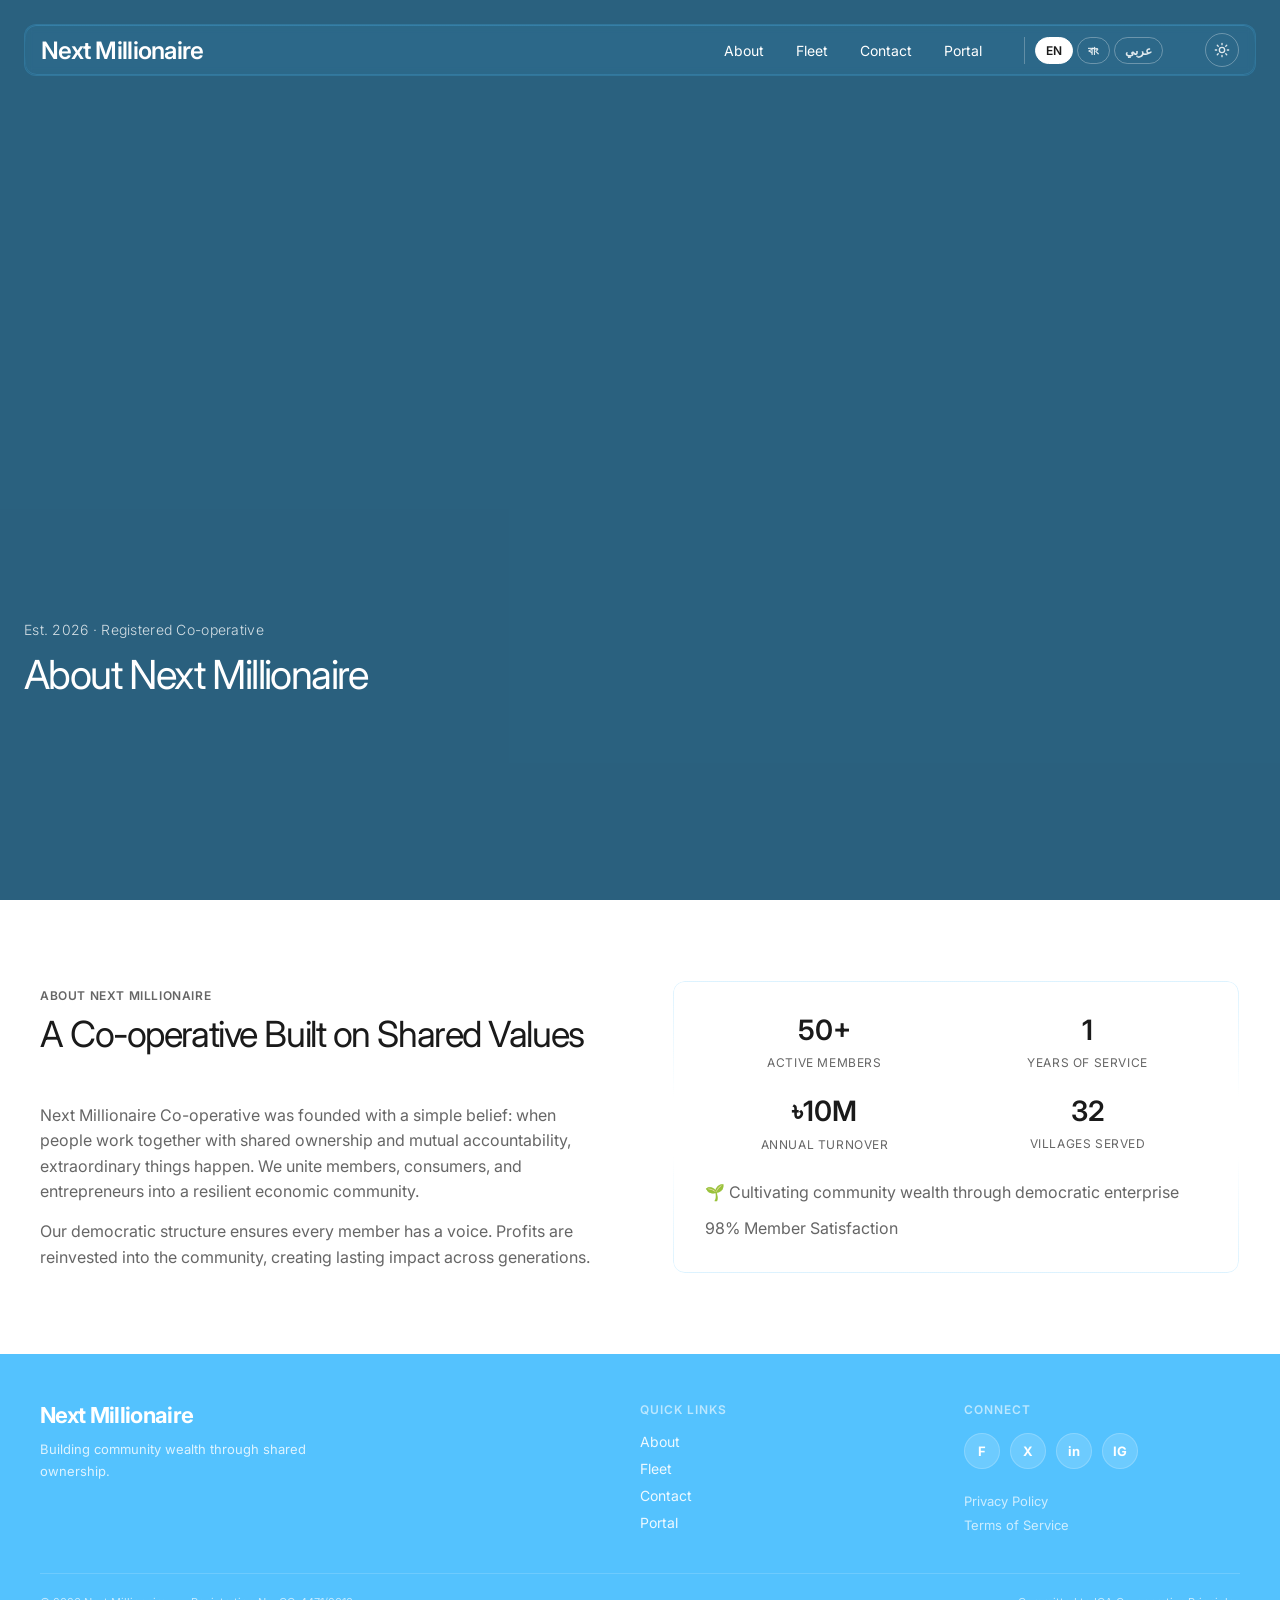
==== commit caca3486: "Redesign footer to multi-column grid layout with nav links, social icons, and legal links" ====
--- a/about.html
+++ b/about.html
@@ -107,29 +107,48 @@
   </section>
 
   <!-- Footer (same) -->
-  <footer>
+    <footer>
     <div class="footer-inner">
-      <div class="footer-brand">Next Millionaire</div>
-      <div class="footer-nav">
-        <a href="about.html" data-i18n="nav.about">About</a>
-        <a href="fleet.html" data-i18n="nav.fleet">Fleet</a>
-        <a href="contact.html" data-i18n="nav.contact">Contact</a>
-        <a href="portal.html" data-i18n="nav.portal">Portal</a>
-      </div>
-      <div class="footer-social">
-        <a href="#" aria-label="Facebook" title="Facebook">F</a>
-        <a href="#" aria-label="Twitter" title="Twitter">X</a>
-        <a href="#" aria-label="LinkedIn" title="LinkedIn">in</a>
-        <a href="#" aria-label="Instagram" title="Instagram">IG</a>
-      </div>
-      <div class="footer-divider"></div>
-      <div class="footer-legal">
-        <a href="#" data-i18n="footer.privacy">Privacy Policy</a>
-        <a href="#" data-i18n="footer.terms">Terms of Service</a>
-      </div>
-      <div class="footer-meta">
-        <span>&copy; <span id="year"></span> Next Millionaire &middot; Registration No. CO-4471/2010</span>
-        <span data-i18n="footer.ica">Committed to ICA Co-operative Principles</span>
+      <div class="footer-grid">
+        <!-- Brand column -->
+        <div class="footer-brand-col">
+          <div class="footer-brand-name">Next Millionaire</div>
+          <div class="footer-tagline" data-i18n="footer.tagline">Building community wealth through shared ownership.</div>
+        </div>
+        <!-- Nav column -->
+        <div>
+          <div class="footer-col-title" data-i18n="footer.quickLinks">Quick Links</div>
+          <div class="footer-links">
+            <a href="about.html"><span data-i18n="nav.about">About</span> <span class="arrow-link">→</span></a>
+            <a href="fleet.html"><span data-i18n="nav.fleet">Fleet</span> <span class="arrow-link">→</span></a>
+            <a href="contact.html"><span data-i18n="nav.contact">Contact</span> <span class="arrow-link">→</span></a>
+            <a href="portal.html"><span data-i18n="nav.portal">Portal</span> <span class="arrow-link">→</span></a>
+          </div>
+        </div>
+        <!-- Social + Legal column -->
+        <div class="footer-social-col">
+          <div class="footer-col-title" data-i18n="footer.connect">Connect</div>
+          <div class="footer-social-row">
+            <a href="#" aria-label="Facebook" title="Facebook">F</a>
+            <a href="#" aria-label="Twitter" title="Twitter">X</a>
+            <a href="#" aria-label="LinkedIn" title="LinkedIn">in</a>
+            <a href="#" aria-label="Instagram" title="Instagram">IG</a>
+          </div>
+          <div class="footer-legal-list">
+            <a href="#" data-i18n="footer.privacy">Privacy Policy</a>
+            <a href="#" data-i18n="footer.terms">Terms of Service</a>
+          </div>
+        </div>
+      </div>
+      <div class="footer-bottom">
+        <div class="footer-meta">
+          <span>&copy; <span id="year"></span> Next Millionaire</span>
+          <span class="sep">&middot;</span>
+          <span>Registration No. CO-4471/2010</span>
+        </div>
+        <div class="footer-meta">
+          <span data-i18n="footer.ica">Committed to ICA Co-operative Principles</span>
+        </div>
       </div>
     </div>
   </footer>
@@ -137,7 +156,10 @@
   <script>
     window.translations = {
       en: {
-        "nav.about": "About", "nav.fleet": "Fleet", "nav.contact": "Contact", "nav.portal": "Portal",
+        "nav.about": "About",
+        "footer.quickLinks": "Quick Links",
+        "footer.connect": "Connect",
+        "footer.tagline": "Building community wealth through shared ownership.", "nav.fleet": "Fleet", "nav.contact": "Contact", "nav.portal": "Portal",
         "hero.eyebrow": "Est. 2026 · Registered Co-operative",
         "hero.title": "About Next Millionaire",
         "hero.subtitle": "Next Millionaire Co-operative was founded with a simple belief: when people work together with shared ownership and mutual accountability, extraordinary things happen.",
@@ -174,7 +196,10 @@
         "stat.villages": "সেবাপ্রাপ্ত গ্রাম",
         "about.tagline1": "🌱 গণতান্ত্রিক উদ্যোগের মাধ্যমে সমষ্টিগত সম্পদ গড়ে তোলা",
         "about.tagline2": "৯৮% সদস্য সন্তুষ্টি",
-        
+        ,
+        "footer.quickLinks": "দ্রুত লিঙ্ক",
+        "footer.connect": "সংযোগ",
+        "footer.tagline": "যৌগ মালিকানার মাধ্যমে সম্প্রদায়ের সম্পদ গড়ে তোলা",
       },
       ar: {
         "nav.about": "من نحن", "nav.fleet": "الأسطول", "nav.contact": "اتصل بنا", "nav.portal": "البوابة",
@@ -193,7 +218,10 @@
         "stat.villages": "القرى التي نخدمها",
         "about.tagline1": "🌱 نزرع ثروة المجتمع من خلال المشاريع الديمقراطية",
         "about.tagline2": "98% رضا الأعضاء",
-        "footer.tagline": "نبني ثروة المجتمع من خلال الملكية المشتركة."
+        "footer.tagline": "نبني ثروة المجتمع من خلال الملكية المشتركة.",
+        "footer.quickLinks": "روابط سريعة",
+        "footer.connect": "اتصل",
+        "footer.tagline": "بناء ثروة المجتمع من خلال الملكية المشتركة",
       }
     };
   </script>
--- a/css/styles.css
+++ b/css/styles.css
@@ -759,94 +759,150 @@
 
 /* ── Footer ── */
 footer {
+  background: #54C2FE;
+  border-top: none;
+  padding: 48px 24px 0;
+  color: #fff;
+  text-align: left;
+}
+html[data-theme="dark"] footer {
   background: #1a4f6e;
-  border-top: 1px solid rgba(255, 255, 255, 0.08);
-  padding: 40px 24px 32px;
-  color: #fff;
-  text-align: center;
-}
-html[data-theme="dark"] footer {
-  background: #0d0f13;
-  border-top-color: rgba(255, 255, 255, 0.06);
+  border-top: 1px solid rgba(255, 255, 255, 0.06);
 }
 .footer-inner {
   max-width: 1200px;
   margin: 0 auto;
 }
-.footer-brand {
-  font-size: 20px;
+
+/* Multi-column grid layout */
+.footer-grid {
+  display: grid;
+  grid-template-columns: 2fr 1fr 1fr;
+  gap: 48px;
+  padding-bottom: 40px;
+}
+
+/* Brand column */
+.footer-brand-col {}
+.footer-brand-name {
+  font-size: 22px;
   font-weight: 700;
   letter-spacing: -0.03em;
-  margin-bottom: 18px;
-}
-.footer-nav {
-  display: flex;
+  margin-bottom: 10px;
+  color: #fff;
+}
+.footer-tagline {
+  font-size: 13px;
+  line-height: 1.7;
+  color: rgba(255,255,255,0.8);
+  max-width: 320px;
+}
+
+/* Nav column */
+.footer-col-title {
+  font-size: 12px;
+  font-weight: 600;
+  letter-spacing: 0.08em;
+  text-transform: uppercase;
+  color: rgba(255,255,255,0.6);
+  margin-bottom: 16px;
+}
+.footer-links {
+  display: flex;
+  flex-direction: column;
+  gap: 10px;
+}
+.footer-links a {
+  color: rgba(255,255,255,0.9);
+  font-size: 14px;
+  font-weight: 400;
+  transition: all 0.2s ease;
+  display: inline-flex;
+  align-items: center;
+  gap: 6px;
+  width: fit-content;
+}
+.footer-links a:hover {
+  opacity: 0.75;
+  transform: translateX(4px);
+}
+.footer-links a .arrow-link {
+  opacity: 0;
+  transition: opacity 0.2s ease, transform 0.2s ease;
+  font-size: 11px;
+}
+.footer-links a:hover .arrow-link {
+  opacity: 1;
+  transform: translateX(2px);
+}
+
+/* Social + Legal column */
+.footer-social-col {}
+.footer-social-row {
+  display: flex;
+  gap: 10px;
+  margin-bottom: 24px;
+}
+.footer-social-row a {
+  display: inline-flex;
+  align-items: center;
   justify-content: center;
-  gap: 28px;
+  width: 36px;
+  height: 36px;
+  border-radius: 50%;
+  background: rgba(255,255,255,0.15);
+  color: #fff;
+  font-size: 13px;
+  font-weight: 700;
+  transition: all 0.25s ease;
+  border: 1px solid rgba(255,255,255,0.2);
+  text-decoration: none;
+}
+.footer-social-row a:hover {
+  background: rgba(255,255,255,0.95);
+  color: #1a4f6e;
+  transform: translateY(-3px);
+  border-color: rgba(255,255,255,0.8);
+  box-shadow: 0 4px 12px rgba(0,0,0,0.1);
+}
+.footer-legal-list {
+  display: flex;
+  flex-direction: column;
+  gap: 8px;
+}
+.footer-legal-list a {
+  color: rgba(255,255,255,0.7);
+  font-size: 13px;
+  font-weight: 400;
+  transition: opacity 0.2s ease;
+  width: fit-content;
+}
+.footer-legal-list a:hover { opacity: 0.85; }
+
+/* Bottom bar */
+.footer-bottom {
+  border-top: 1px solid rgba(255,255,255,0.15);
+  padding: 20px 0;
+  display: flex;
+  justify-content: space-between;
+  align-items: center;
   flex-wrap: wrap;
-  margin-bottom: 18px;
-}
-.footer-nav a {
-  color: rgba(255,255,255,0.85);
-  font-size: 13px;
-  font-weight: 500;
-  transition: color 0.2s ease;
-}
-.footer-nav a:hover { color: #fff; }
-.footer-social {
-  display: flex;
-  justify-content: center;
-  gap: 14px;
-  flex-wrap: wrap;
-  margin-bottom: 18px;
-}
-.footer-social a {
-  display: inline-flex;
-  align-items: center;
-  justify-content: center;
-  width: 34px;
-  height: 34px;
-  border-radius: 50%;
-  background: rgba(255,255,255,0.1);
-  color: rgba(255,255,255,0.85);
-  font-size: 13px;
-  font-weight: 600;
-  transition: all 0.25s ease;
-}
-.footer-social a:hover {
-  background: #54C2FE;
-  color: #fff;
-  transform: translateY(-2px);
-}
-.footer-divider {
-  width: 40px;
-  height: 2px;
-  background: rgba(255,255,255,0.15);
-  margin: 0 auto 16px;
-  border-radius: 2px;
-}
-.footer-legal {
-  display: flex;
-  justify-content: center;
-  gap: 20px;
-  flex-wrap: wrap;
-  margin-bottom: 14px;
-}
-.footer-legal a {
+  gap: 8px;
+}
+html[data-theme="dark"] .footer-bottom {
+  border-top-color: rgba(255,255,255,0.08);
+}
+.footer-meta {
+  font-size: 11px;
   color: rgba(255,255,255,0.65);
-  font-size: 12px;
-  font-weight: 400;
-  transition: color 0.2s ease;
-}
-.footer-legal a:hover { color: #fff; }
-.footer-meta {
-  display: flex;
-  flex-direction: column;
-  gap: 4px;
-  align-items: center;
-  font-size: 11px;
-  color: rgba(255,255,255,0.55);
   line-height: 1.6;
+}
+.footer-meta span {
+  display: inline-block;
+}
+.footer-meta .sep {
+  margin: 0 8px;
+  opacity: 0.4;
 }
 
 /* ── Driver Car Rental ── */
@@ -1164,6 +1220,22 @@
 html[dir="rtl"] .about-quote-card { right: auto; left: -28px; }
 html[dir="rtl"] .about-media-decor { left: auto; right: -24px; }
 
+/* RTL footer */
+html[dir="rtl"] footer { text-align: right; }
+html[dir="rtl"] .footer-links a:hover { transform: translateX(-4px); }
+html[dir="rtl"] .footer-links a .arrow-link {
+  display: inline-block;
+  transform: scaleX(-1);
+}
+html[dir="rtl"] .footer-links a:hover .arrow-link {
+  transform: scaleX(-1) translateX(2px);
+}
+html[dir="rtl"] .footer-bottom { flex-direction: row-reverse; }
+@media (max-width: 768px) {
+  html[dir="rtl"] .footer-links a:hover { transform: none; }
+  html[dir="rtl"] .footer-bottom { flex-direction: column; }
+}
+
 /* ========================================================================
    Theme Toggle Button
    ======================================================================== */
@@ -1313,6 +1385,13 @@
     grid-template-columns: repeat(2, 1fr);
   }
   .fleet-cards-grid { grid-template-columns: repeat(2, 1fr); }
+
+  .footer-grid {
+    grid-template-columns: 1fr 1fr;
+    gap: 32px;
+  }
+  .footer-brand-col { grid-column: 1 / -1; }
+  .footer-tagline { max-width: 100%; }
 }
 
 /* ── Mobile (≤768px) ── */
@@ -1378,7 +1457,18 @@
   .buttons { flex-direction: column; gap: 12px; }
   .btn-primary, .btn-secondary { text-align: center; }
 
-  .footer-inner { font-size: 11px; text-align: center; }
+  .footer-grid {
+    grid-template-columns: 1fr;
+    gap: 28px;
+  }
+  .footer-brand-col { grid-column: 1; }
+  footer { padding: 36px 16px 0; text-align: center; }
+  .footer-bottom { flex-direction: column; text-align: center; gap: 4px; }
+  .footer-links a { width: 100%; justify-content: center; }
+  .footer-links a:hover { transform: none; }
+  .footer-social-row { justify-content: center; }
+  .footer-legal-list { align-items: center; }
+  .footer-tagline { max-width: 100%; }
 }
 
 /* ── Small mobile (≤480px) ── */
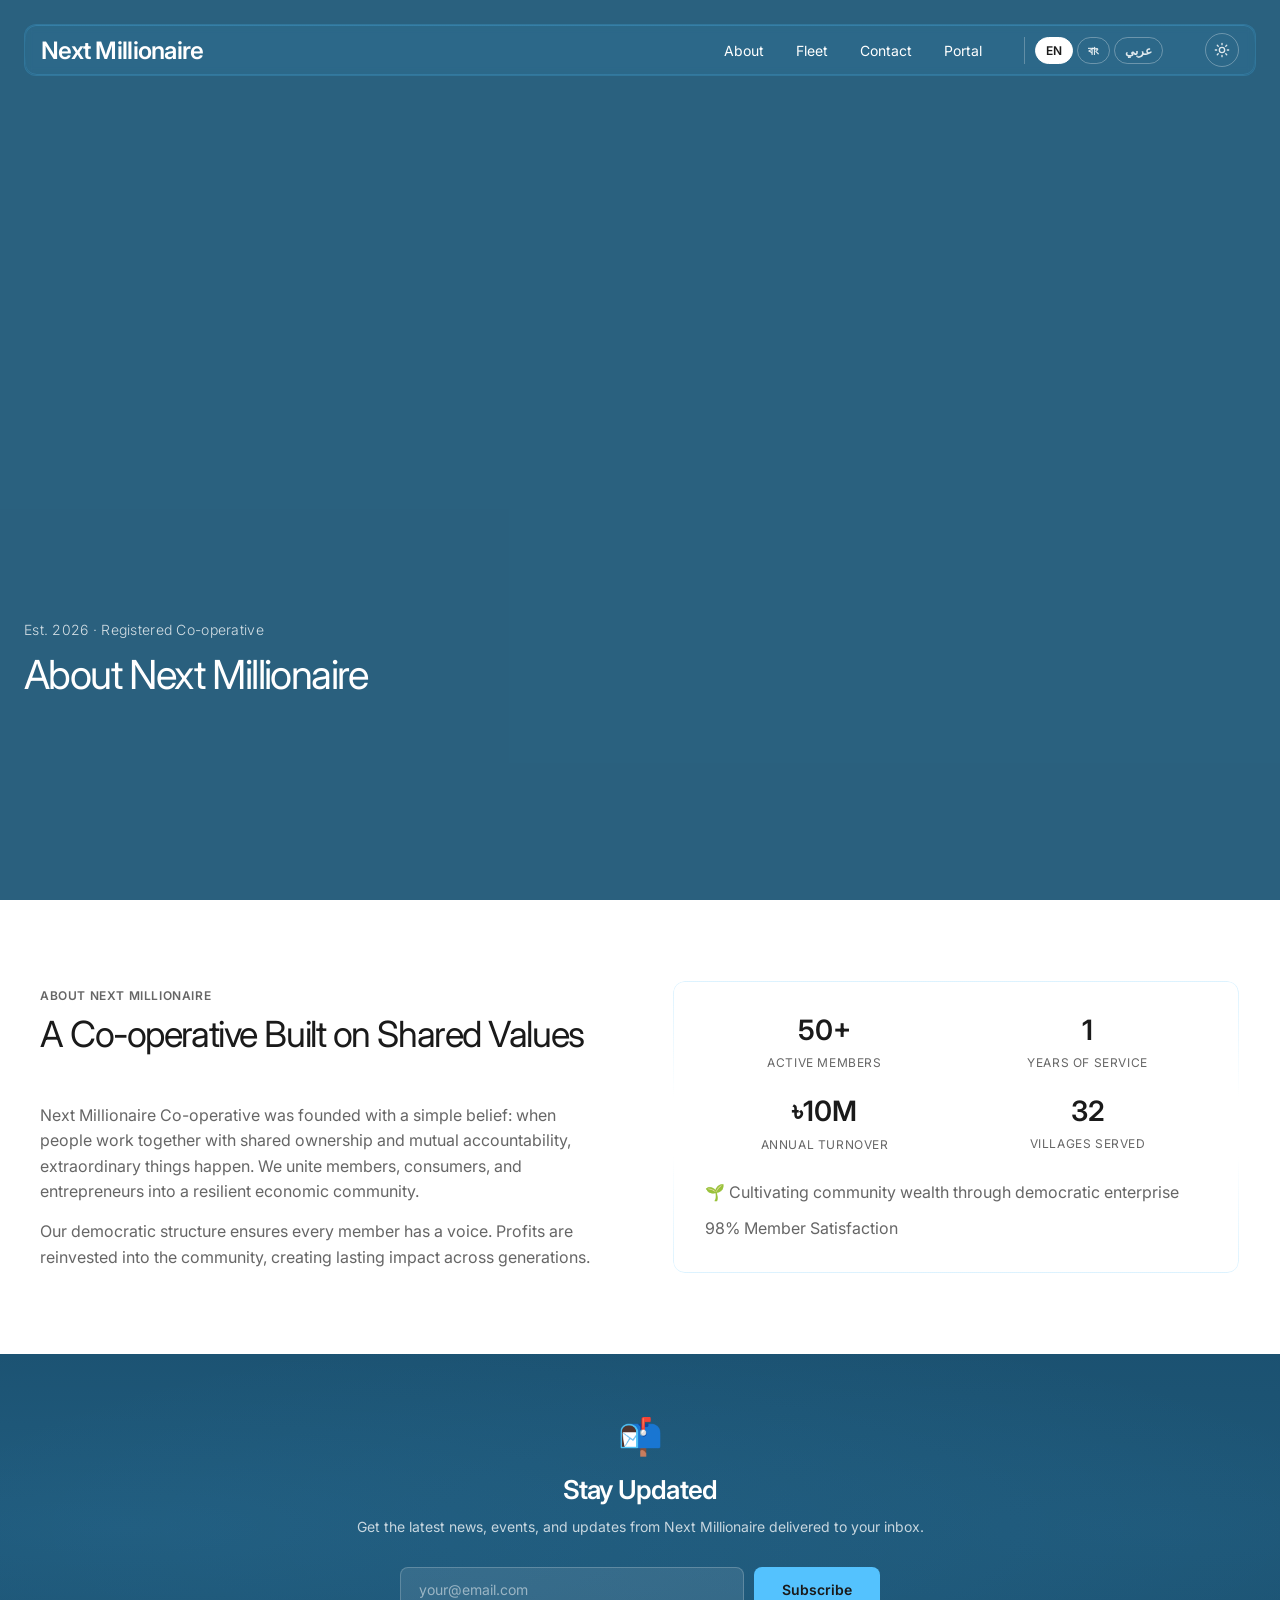
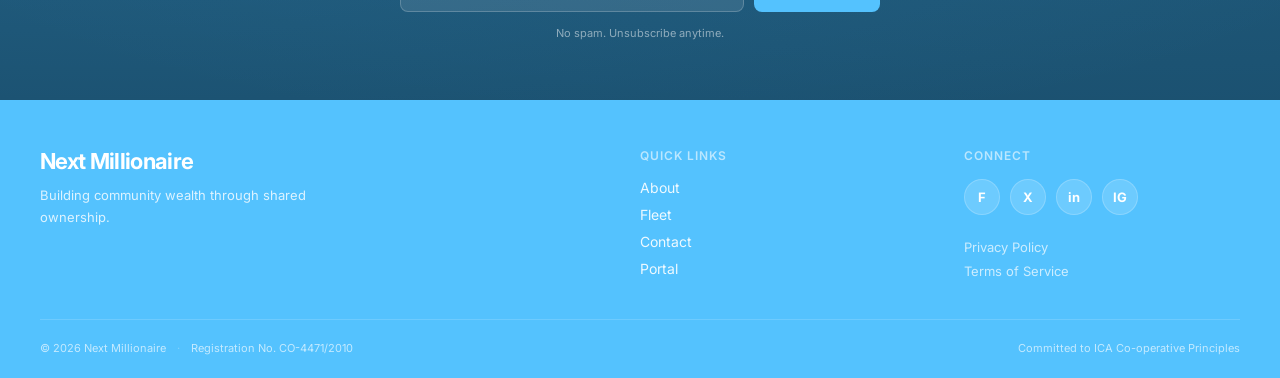
==== commit 038fb17a: "Add newsletter signup section above footer with i18n support" ====
--- a/about.html
+++ b/about.html
@@ -105,6 +105,19 @@
       </div>
     </div>
   </section>
+  <!-- Newsletter Signup -->
+  <section class="newsletter-section">
+    <div class="newsletter-inner">
+      <span class="newsletter-icon">📬</span>
+      <h3 class="newsletter-title" data-i18n="newsletter.title">Stay Updated</h3>
+      <p class="newsletter-desc" data-i18n="newsletter.desc">Get the latest news, events, and updates from Next Millionaire delivered to your inbox.</p>
+      <form class="newsletter-form" onsubmit="event.preventDefault(); alert('Thanks for subscribing!');">
+        <input type="email" placeholder="your@email.com" aria-label="Email address" required>
+        <button type="submit" data-i18n="newsletter.btn">Subscribe</button>
+      </form>
+      <p class="newsletter-note" data-i18n="newsletter.note">No spam. Unsubscribe anytime.</p>
+    </div>
+  </section>
 
   <!-- Footer (same) -->
     <footer>
@@ -177,7 +190,11 @@
         "about.tagline2": "98% Member Satisfaction",
                 "footer.privacy": "Privacy Policy",
         "footer.terms": "Terms of Service",
-        "footer.ica": "Committed to ICA Co-operative Principles"
+        "footer.ica": "Committed to ICA Co-operative Principles",
+        "newsletter.title": "Stay Updated",
+        "newsletter.desc": "Get the latest news, events, and updates from Next Millionaire delivered to your inbox.",
+        "newsletter.btn": "Subscribe",
+        "newsletter.note": "No spam. Unsubscribe anytime.",
       },
       bn: {
         "nav.about": "আমাদের সম্পর্কে", "nav.fleet": "ফ্লিট", "nav.contact": "যোগাযোগ", "nav.portal": "পোর্টাল",
@@ -199,7 +216,11 @@
         ,
         "footer.quickLinks": "দ্রুত লিঙ্ক",
         "footer.connect": "সংযোগ",
-        "footer.tagline": "যৌগ মালিকানার মাধ্যমে সম্প্রদায়ের সম্পদ গড়ে তোলা",
+        "footer.tagline": "যৌগ মালিকানার মাধ্যমে সম্প্রদায়ের সম্পদ গড়ে তোলা",,
+        "newsletter.title": "সাপডেট থাকুন",
+        "newsletter.desc": "নেক্সট মিলিয়নিয়ার থেকে সাম্প্রতিক খবর, ইভেন্ট এবং আপডেট আপনার ইনবক্সে পেতে সাবস্ক্রাব করুন।",
+        "newsletter.btn": "সাবস্ক্রাব",
+        "newsletter.note": "কোনো স্প্যাম নেই। যে কোনো সময় আনসাবস্ক্রাব করতে পারেন।",
       },
       ar: {
         "nav.about": "من نحن", "nav.fleet": "الأسطول", "nav.contact": "اتصل بنا", "nav.portal": "البوابة",
@@ -221,7 +242,11 @@
         "footer.tagline": "نبني ثروة المجتمع من خلال الملكية المشتركة.",
         "footer.quickLinks": "روابط سريعة",
         "footer.connect": "اتصل",
-        "footer.tagline": "بناء ثروة المجتمع من خلال الملكية المشتركة",
+        "footer.tagline": "بناء ثروة المجتمع من خلال الملكية المشتركة",,
+        "newsletter.title": "ابق على اطلاع",
+        "newsletter.desc": "احصل على آخر الأخبار والفعاليات والتحديثات من نكست ميليونير مباشرة إلى صندوق الوارد الخاص بك.",
+        "newsletter.btn": "اشتراك",
+        "newsletter.note": "لا بريد مزعج. يمكنك إلغاء الاشتراك في أي وقت.",
       }
     };
   </script>
--- a/css/styles.css
+++ b/css/styles.css
@@ -756,6 +756,111 @@
   font-size: 14px;
   line-height: 1.6;
 }
+
+/* ── Newsletter Signup ── */
+.newsletter-section {
+  background: #1a4f6e;
+  padding: 60px 24px;
+  text-align: center;
+  color: #fff;
+  position: relative;
+  overflow: hidden;
+}
+html[data-theme="dark"] .newsletter-section {
+  background: #0d0f13;
+  border-top: 1px solid rgba(255, 255, 255, 0.06);
+  border-bottom: 1px solid rgba(255, 255, 255, 0.06);
+}
+.newsletter-section::before {
+  content: '';
+  position: absolute;
+  top: -50%;
+  left: -50%;
+  width: 200%;
+  height: 200%;
+  background: radial-gradient(ellipse at 30% 50%, rgba(84,194,254,0.12) 0%, transparent 50%),
+              radial-gradient(ellipse at 70% 50%, rgba(84,194,254,0.08) 0%, transparent 50%);
+  pointer-events: none;
+}
+.newsletter-inner {
+  max-width: 600px;
+  margin: 0 auto;
+  position: relative;
+  z-index: 1;
+}
+.newsletter-icon {
+  font-size: 36px;
+  margin-bottom: 16px;
+  display: block;
+}
+.newsletter-title {
+  font-size: 26px;
+  font-weight: 600;
+  letter-spacing: -0.03em;
+  margin-bottom: 10px;
+  color: #fff;
+}
+.newsletter-desc {
+  font-size: 14px;
+  line-height: 1.7;
+  color: rgba(255,255,255,0.75);
+  margin-bottom: 28px;
+}
+.newsletter-form {
+  display: flex;
+  gap: 10px;
+  max-width: 480px;
+  margin: 0 auto;
+}
+.newsletter-form input[type="email"] {
+  flex: 1;
+  padding: 13px 18px;
+  border-radius: 8px;
+  border: 1px solid rgba(255,255,255,0.2);
+  background: rgba(255,255,255,0.1);
+  color: #fff;
+  font-size: 14px;
+  font-family: 'Inter', sans-serif;
+  outline: none;
+  transition: all 0.25s ease;
+}
+.newsletter-form input[type="email"]::placeholder {
+  color: rgba(255,255,255,0.5);
+}
+.newsletter-form input[type="email"]:focus {
+  border-color: rgba(255,255,255,0.5);
+  background: rgba(255,255,255,0.15);
+}
+.newsletter-form button {
+  padding: 13px 28px;
+  border-radius: 8px;
+  border: none;
+  background: #54C2FE;
+  color: #1a1a1a;
+  font-size: 14px;
+  font-weight: 600;
+  cursor: pointer;
+  transition: all 0.25s ease;
+  white-space: nowrap;
+  font-family: 'Inter', sans-serif;
+}
+.newsletter-form button:hover {
+  background: #7fd3ff;
+  transform: translateY(-2px);
+}
+.newsletter-note {
+  font-size: 11px;
+  color: rgba(255,255,255,0.5);
+  margin-top: 14px;
+}
+@media (max-width: 768px) {
+  .newsletter-section { padding: 48px 16px; }
+  .newsletter-title { font-size: 22px; }
+  .newsletter-form { flex-direction: column; gap: 10px; }
+  .newsletter-form input[type="email"] { text-align: center; }
+  .newsletter-form button { width: 100%; }
+}
+html[dir="rtl"] .newsletter-section { text-align: center; }
 
 /* ── Footer ── */
 footer {
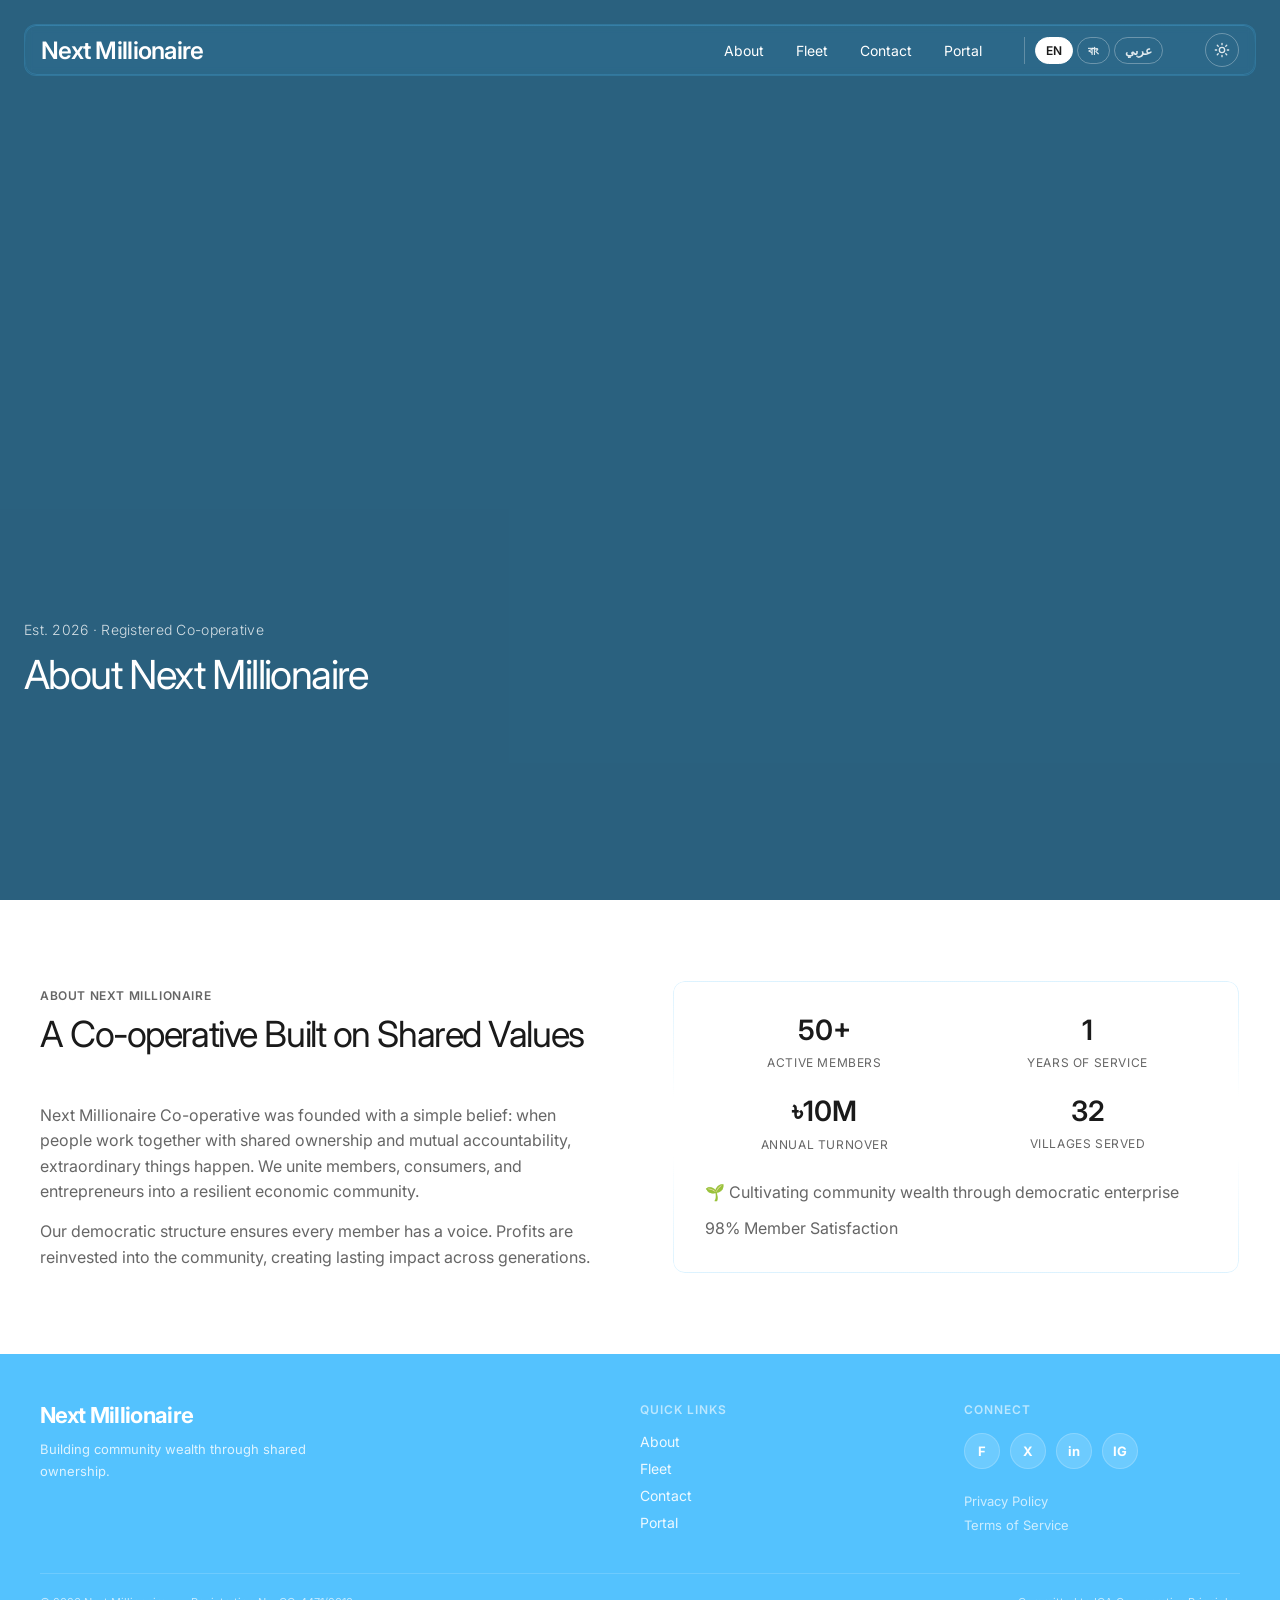
==== commit 3054a7a4: "Remove newsletter signup section from all pages" ====
--- a/about.html
+++ b/about.html
@@ -105,19 +105,7 @@
       </div>
     </div>
   </section>
-  <!-- Newsletter Signup -->
-  <section class="newsletter-section">
-    <div class="newsletter-inner">
-      <span class="newsletter-icon">📬</span>
-      <h3 class="newsletter-title" data-i18n="newsletter.title">Stay Updated</h3>
-      <p class="newsletter-desc" data-i18n="newsletter.desc">Get the latest news, events, and updates from Next Millionaire delivered to your inbox.</p>
-      <form class="newsletter-form" onsubmit="event.preventDefault(); alert('Thanks for subscribing!');">
-        <input type="email" placeholder="your@email.com" aria-label="Email address" required>
-        <button type="submit" data-i18n="newsletter.btn">Subscribe</button>
-      </form>
-      <p class="newsletter-note" data-i18n="newsletter.note">No spam. Unsubscribe anytime.</p>
-    </div>
-  </section>
+
 
   <!-- Footer (same) -->
     <footer>
@@ -191,10 +179,6 @@
                 "footer.privacy": "Privacy Policy",
         "footer.terms": "Terms of Service",
         "footer.ica": "Committed to ICA Co-operative Principles",
-        "newsletter.title": "Stay Updated",
-        "newsletter.desc": "Get the latest news, events, and updates from Next Millionaire delivered to your inbox.",
-        "newsletter.btn": "Subscribe",
-        "newsletter.note": "No spam. Unsubscribe anytime.",
       },
       bn: {
         "nav.about": "আমাদের সম্পর্কে", "nav.fleet": "ফ্লিট", "nav.contact": "যোগাযোগ", "nav.portal": "পোর্টাল",
@@ -217,10 +201,6 @@
         "footer.quickLinks": "দ্রুত লিঙ্ক",
         "footer.connect": "সংযোগ",
         "footer.tagline": "যৌগ মালিকানার মাধ্যমে সম্প্রদায়ের সম্পদ গড়ে তোলা",,
-        "newsletter.title": "সাপডেট থাকুন",
-        "newsletter.desc": "নেক্সট মিলিয়নিয়ার থেকে সাম্প্রতিক খবর, ইভেন্ট এবং আপডেট আপনার ইনবক্সে পেতে সাবস্ক্রাব করুন।",
-        "newsletter.btn": "সাবস্ক্রাব",
-        "newsletter.note": "কোনো স্প্যাম নেই। যে কোনো সময় আনসাবস্ক্রাব করতে পারেন।",
       },
       ar: {
         "nav.about": "من نحن", "nav.fleet": "الأسطول", "nav.contact": "اتصل بنا", "nav.portal": "البوابة",
@@ -243,10 +223,6 @@
         "footer.quickLinks": "روابط سريعة",
         "footer.connect": "اتصل",
         "footer.tagline": "بناء ثروة المجتمع من خلال الملكية المشتركة",,
-        "newsletter.title": "ابق على اطلاع",
-        "newsletter.desc": "احصل على آخر الأخبار والفعاليات والتحديثات من نكست ميليونير مباشرة إلى صندوق الوارد الخاص بك.",
-        "newsletter.btn": "اشتراك",
-        "newsletter.note": "لا بريد مزعج. يمكنك إلغاء الاشتراك في أي وقت.",
       }
     };
   </script>
--- a/css/styles.css
+++ b/css/styles.css
@@ -756,111 +756,6 @@
   font-size: 14px;
   line-height: 1.6;
 }
-
-/* ── Newsletter Signup ── */
-.newsletter-section {
-  background: #1a4f6e;
-  padding: 60px 24px;
-  text-align: center;
-  color: #fff;
-  position: relative;
-  overflow: hidden;
-}
-html[data-theme="dark"] .newsletter-section {
-  background: #0d0f13;
-  border-top: 1px solid rgba(255, 255, 255, 0.06);
-  border-bottom: 1px solid rgba(255, 255, 255, 0.06);
-}
-.newsletter-section::before {
-  content: '';
-  position: absolute;
-  top: -50%;
-  left: -50%;
-  width: 200%;
-  height: 200%;
-  background: radial-gradient(ellipse at 30% 50%, rgba(84,194,254,0.12) 0%, transparent 50%),
-              radial-gradient(ellipse at 70% 50%, rgba(84,194,254,0.08) 0%, transparent 50%);
-  pointer-events: none;
-}
-.newsletter-inner {
-  max-width: 600px;
-  margin: 0 auto;
-  position: relative;
-  z-index: 1;
-}
-.newsletter-icon {
-  font-size: 36px;
-  margin-bottom: 16px;
-  display: block;
-}
-.newsletter-title {
-  font-size: 26px;
-  font-weight: 600;
-  letter-spacing: -0.03em;
-  margin-bottom: 10px;
-  color: #fff;
-}
-.newsletter-desc {
-  font-size: 14px;
-  line-height: 1.7;
-  color: rgba(255,255,255,0.75);
-  margin-bottom: 28px;
-}
-.newsletter-form {
-  display: flex;
-  gap: 10px;
-  max-width: 480px;
-  margin: 0 auto;
-}
-.newsletter-form input[type="email"] {
-  flex: 1;
-  padding: 13px 18px;
-  border-radius: 8px;
-  border: 1px solid rgba(255,255,255,0.2);
-  background: rgba(255,255,255,0.1);
-  color: #fff;
-  font-size: 14px;
-  font-family: 'Inter', sans-serif;
-  outline: none;
-  transition: all 0.25s ease;
-}
-.newsletter-form input[type="email"]::placeholder {
-  color: rgba(255,255,255,0.5);
-}
-.newsletter-form input[type="email"]:focus {
-  border-color: rgba(255,255,255,0.5);
-  background: rgba(255,255,255,0.15);
-}
-.newsletter-form button {
-  padding: 13px 28px;
-  border-radius: 8px;
-  border: none;
-  background: #54C2FE;
-  color: #1a1a1a;
-  font-size: 14px;
-  font-weight: 600;
-  cursor: pointer;
-  transition: all 0.25s ease;
-  white-space: nowrap;
-  font-family: 'Inter', sans-serif;
-}
-.newsletter-form button:hover {
-  background: #7fd3ff;
-  transform: translateY(-2px);
-}
-.newsletter-note {
-  font-size: 11px;
-  color: rgba(255,255,255,0.5);
-  margin-top: 14px;
-}
-@media (max-width: 768px) {
-  .newsletter-section { padding: 48px 16px; }
-  .newsletter-title { font-size: 22px; }
-  .newsletter-form { flex-direction: column; gap: 10px; }
-  .newsletter-form input[type="email"] { text-align: center; }
-  .newsletter-form button { width: 100%; }
-}
-html[dir="rtl"] .newsletter-section { text-align: center; }
 
 /* ── Footer ── */
 footer {
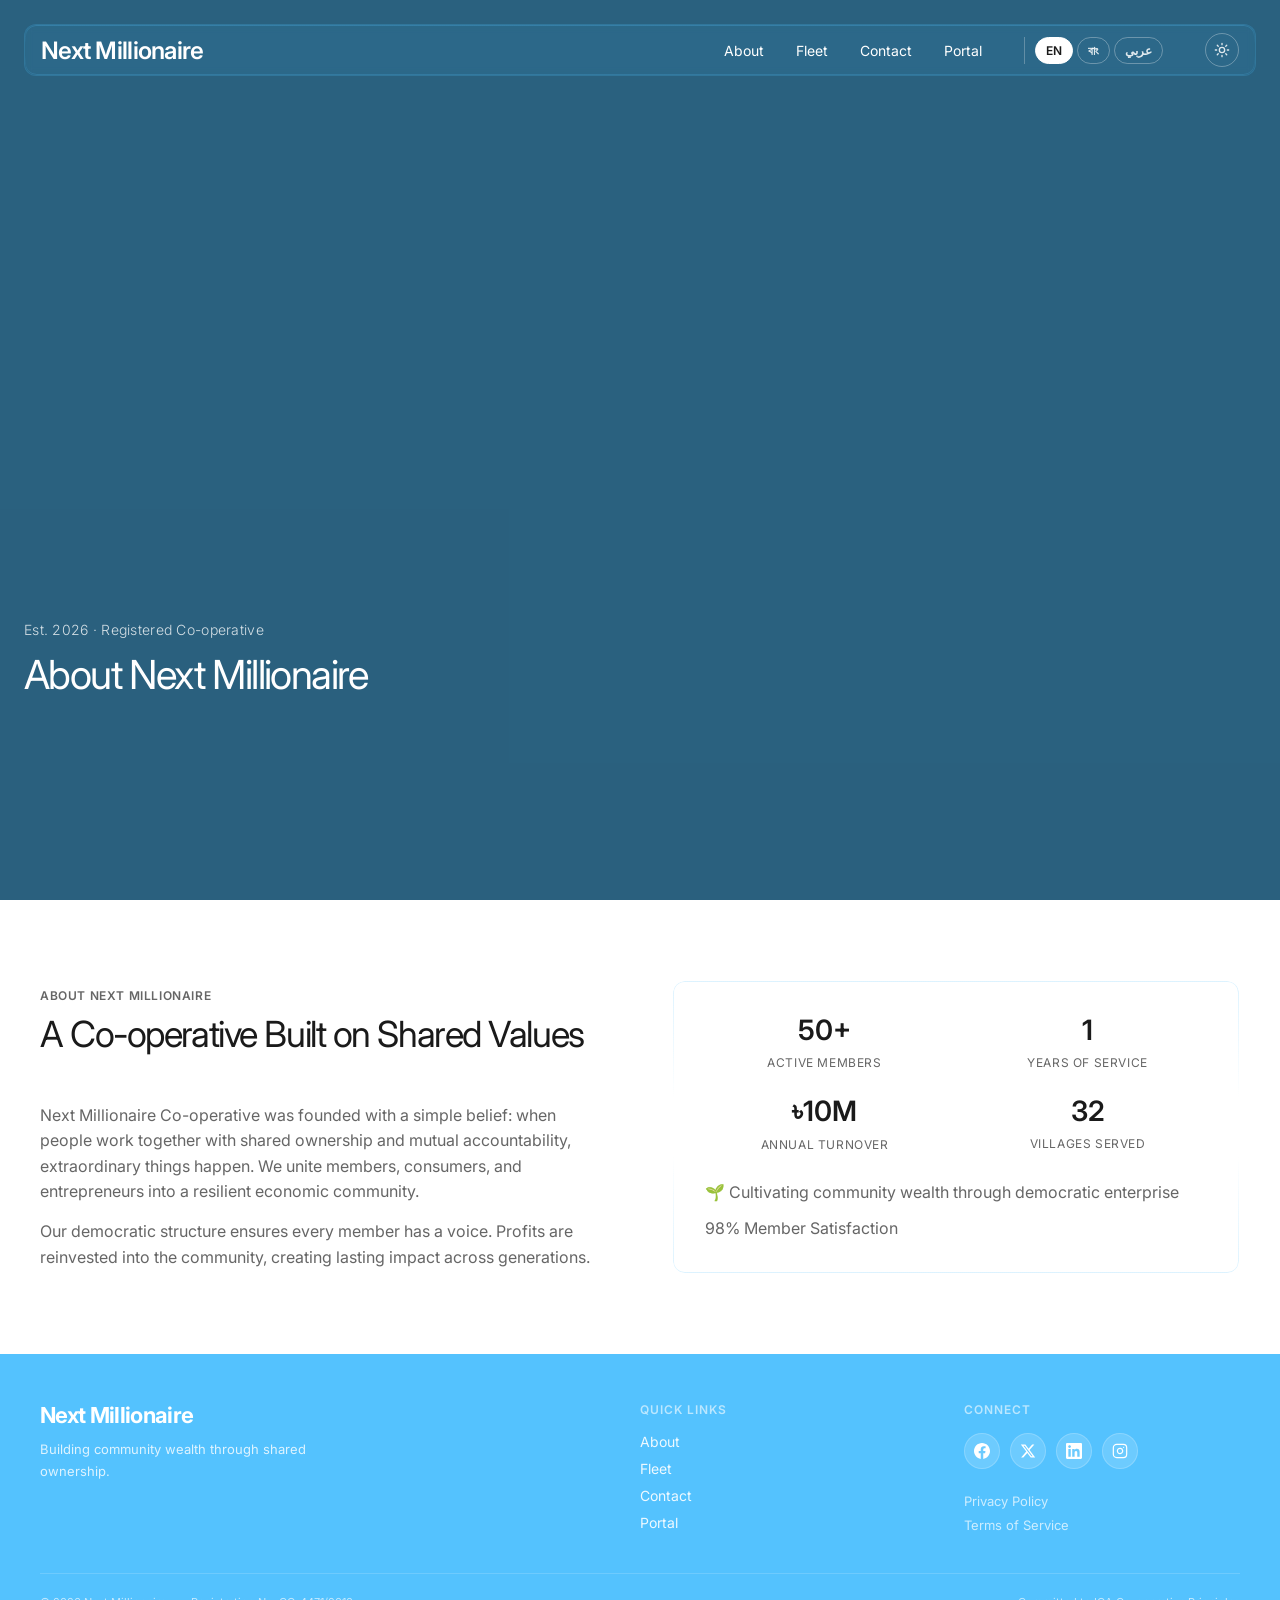
==== commit 05f0bed6: "Replace social link text labels with SVG icons (Facebook, X, LinkedIn, Instagram)" ====
--- a/about.html
+++ b/about.html
@@ -130,10 +130,10 @@
         <div class="footer-social-col">
           <div class="footer-col-title" data-i18n="footer.connect">Connect</div>
           <div class="footer-social-row">
-            <a href="#" aria-label="Facebook" title="Facebook">F</a>
-            <a href="#" aria-label="Twitter" title="Twitter">X</a>
-            <a href="#" aria-label="LinkedIn" title="LinkedIn">in</a>
-            <a href="#" aria-label="Instagram" title="Instagram">IG</a>
+            <a href="#" aria-label="Facebook" title="Facebook"><svg xmlns="http://www.w3.org/2000/svg" focusable="false" viewBox="0 0 24 24" fill="currentColor" width="16" height="16" aria-hidden="true"><path d="M24 12.073c0-6.627-5.373-12-12-12s-12 5.373-12 12c0 5.99 4.388 10.954 10.125 11.854v-8.385H7.078v-3.47h3.047V9.43c0-3.007 1.792-4.669 4.533-4.669 1.312 0 2.686.235 2.686.235v2.953H15.83c-1.491 0-1.956.925-1.956 1.874v2.25h3.328l-.532 3.47h-2.796v8.385C19.612 23.027 24 18.062 24 12.073z"/></svg></a>
+            <a href="#" aria-label="Twitter" title="Twitter"><svg xmlns="http://www.w3.org/2000/svg" focusable="false" viewBox="0 0 24 24" fill="currentColor" width="16" height="16" aria-hidden="true"><path d="M18.244 2.25h3.308l-7.227 8.26 8.502 11.24H16.17l-5.214-6.817L4.99 21.75H1.68l7.73-8.835L1.254 2.25H8.08l4.713 6.231zm-1.161 17.52h1.833L7.084 4.126H5.117z"/></svg></a>
+            <a href="#" aria-label="LinkedIn" title="LinkedIn"><svg xmlns="http://www.w3.org/2000/svg" focusable="false" viewBox="0 0 24 24" fill="currentColor" width="16" height="16" aria-hidden="true"><path d="M20.447 20.452h-3.554v-5.569c0-1.328-.027-3.037-1.852-3.037-1.853 0-2.136 1.445-2.136 2.939v5.667H9.351V9h3.414v1.561h.046c.477-.9 1.637-1.85 3.37-1.85 3.601 0 4.267 2.37 4.267 5.455v6.286zM5.337 7.433c-1.144 0-2.063-.926-2.063-2.065 0-1.138.92-2.063 2.063-2.063 1.14 0 2.064.925 2.064 2.063 0 1.139-.925 2.065-2.064 2.065zm1.782 13.019H3.555V9h3.564v11.452zM22.225 0H1.771C.792 0 0 .774 0 1.729v20.542C0 23.227.792 24 1.771 24h20.451C23.2 24 24 23.227 24 22.271V1.729C24 .774 23.2 0 22.222 0h.003z"/></svg></a>
+            <a href="#" aria-label="Instagram" title="Instagram"><svg xmlns="http://www.w3.org/2000/svg" focusable="false" viewBox="0 0 24 24" fill="none" stroke="currentColor" stroke-width="1.8" stroke-linecap="round" stroke-linejoin="round" width="16" height="16" aria-hidden="true"><rect x="2" y="2" width="20" height="20" rx="5" ry="5"/><path d="M16 11.37A4 4 0 1 1 12.63 8 4 4 0 0 1 16 11.37z"/><line x1="17.5" y1="6.5" x2="17.51" y2="6.5"/></svg></a>
           </div>
           <div class="footer-legal-list">
             <a href="#" data-i18n="footer.privacy">Privacy Policy</a>
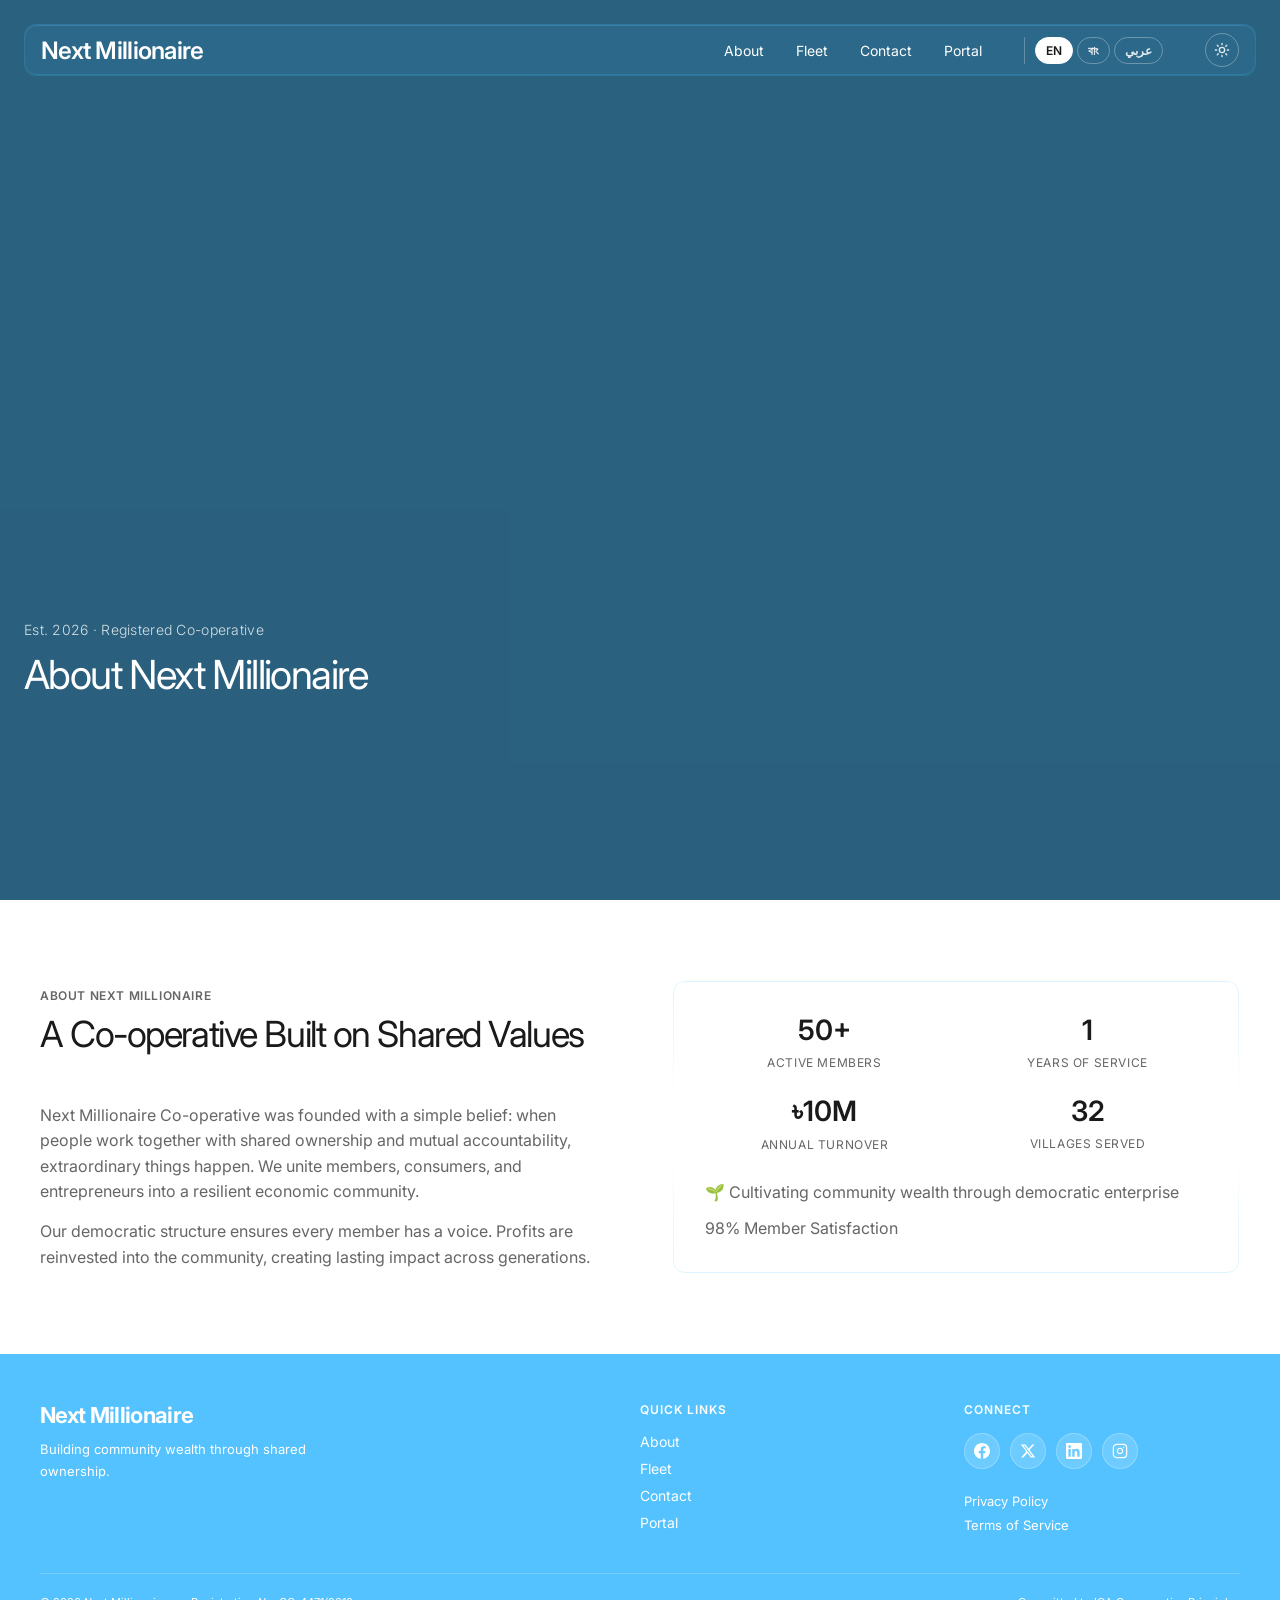
==== commit 54353bda: "Fix language switching on all pages - remove syntax errors (double commas, stray commas) from window" ====
--- a/about.html
+++ b/about.html
@@ -197,10 +197,9 @@
         "stat.villages": "সেবাপ্রাপ্ত গ্রাম",
         "about.tagline1": "🌱 গণতান্ত্রিক উদ্যোগের মাধ্যমে সমষ্টিগত সম্পদ গড়ে তোলা",
         "about.tagline2": "৯৮% সদস্য সন্তুষ্টি",
-        ,
         "footer.quickLinks": "দ্রুত লিঙ্ক",
         "footer.connect": "সংযোগ",
-        "footer.tagline": "যৌগ মালিকানার মাধ্যমে সম্প্রদায়ের সম্পদ গড়ে তোলা",,
+        "footer.tagline": "যৌথ মালিকানার মাধ্যমে সম্প্রদায়ের সম্পদ গড়ে তোলা"
       },
       ar: {
         "nav.about": "من نحن", "nav.fleet": "الأسطول", "nav.contact": "اتصل بنا", "nav.portal": "البوابة",
@@ -219,10 +218,8 @@
         "stat.villages": "القرى التي نخدمها",
         "about.tagline1": "🌱 نزرع ثروة المجتمع من خلال المشاريع الديمقراطية",
         "about.tagline2": "98% رضا الأعضاء",
-        "footer.tagline": "نبني ثروة المجتمع من خلال الملكية المشتركة.",
         "footer.quickLinks": "روابط سريعة",
-        "footer.connect": "اتصل",
-        "footer.tagline": "بناء ثروة المجتمع من خلال الملكية المشتركة",,
+        "footer.connect": "اتصل"
       }
     };
   </script>
--- a/css/styles.css
+++ b/css/styles.css
@@ -762,11 +762,12 @@
   background: #54C2FE;
   border-top: none;
   padding: 48px 24px 0;
-  color: #fff;
+  color: #ffffff;
   text-align: left;
 }
 html[data-theme="dark"] footer {
   background: #1a4f6e;
+  color: #ffffff;
   border-top: 1px solid rgba(255, 255, 255, 0.06);
 }
 .footer-inner {
@@ -789,12 +790,12 @@
   font-weight: 700;
   letter-spacing: -0.03em;
   margin-bottom: 10px;
-  color: #fff;
+  color: #ffffff;
 }
 .footer-tagline {
   font-size: 13px;
   line-height: 1.7;
-  color: rgba(255,255,255,0.8);
+  color: #ffffff;
   max-width: 320px;
 }
 
@@ -804,7 +805,7 @@
   font-weight: 600;
   letter-spacing: 0.08em;
   text-transform: uppercase;
-  color: rgba(255,255,255,0.6);
+  color: #ffffff;
   margin-bottom: 16px;
 }
 .footer-links {
@@ -813,7 +814,7 @@
   gap: 10px;
 }
 .footer-links a {
-  color: rgba(255,255,255,0.9);
+  color: #ffffff;
   font-size: 14px;
   font-weight: 400;
   transition: all 0.2s ease;
@@ -851,19 +852,19 @@
   height: 36px;
   border-radius: 50%;
   background: rgba(255,255,255,0.15);
-  color: #fff;
+  color: #ffffff;
   font-size: 13px;
   font-weight: 700;
   transition: all 0.25s ease;
-  border: 1px solid rgba(255,255,255,0.2);
+  border: 1px solid rgba(255,255,255,0.25);
   text-decoration: none;
 }
 .footer-social-row a:hover {
-  background: rgba(255,255,255,0.95);
-  color: #1a4f6e;
+  background: #ffffff;
+  color: #54C2FE;
   transform: translateY(-3px);
-  border-color: rgba(255,255,255,0.8);
-  box-shadow: 0 4px 12px rgba(0,0,0,0.1);
+  border-color: #ffffff;
+  box-shadow: 0 4px 12px rgba(0,0,0,0.15);
 }
 .footer-legal-list {
   display: flex;
@@ -871,17 +872,17 @@
   gap: 8px;
 }
 .footer-legal-list a {
-  color: rgba(255,255,255,0.7);
+  color: #ffffff;
   font-size: 13px;
   font-weight: 400;
   transition: opacity 0.2s ease;
   width: fit-content;
 }
-.footer-legal-list a:hover { opacity: 0.85; }
+.footer-legal-list a:hover { opacity: 0.7; }
 
 /* Bottom bar */
 .footer-bottom {
-  border-top: 1px solid rgba(255,255,255,0.15);
+  border-top: 1px solid rgba(255,255,255,0.2);
   padding: 20px 0;
   display: flex;
   justify-content: space-between;
@@ -889,12 +890,20 @@
   flex-wrap: wrap;
   gap: 8px;
 }
+/* Dark theme footer text overrides (all white already matches light mode) */
+html[data-theme="dark"] .footer-social-row a:hover {
+  background: rgba(255,255,255,0.95);
+  color: #1a4f6e;
+  border-color: rgba(255,255,255,0.8);
+  box-shadow: 0 4px 12px rgba(0,0,0,0.2);
+}
 html[data-theme="dark"] .footer-bottom {
-  border-top-color: rgba(255,255,255,0.08);
-}
+  border-top-color: rgba(255,255,255,0.15);
+}
+
 .footer-meta {
   font-size: 11px;
-  color: rgba(255,255,255,0.65);
+  color: #ffffff;
   line-height: 1.6;
 }
 .footer-meta span {
